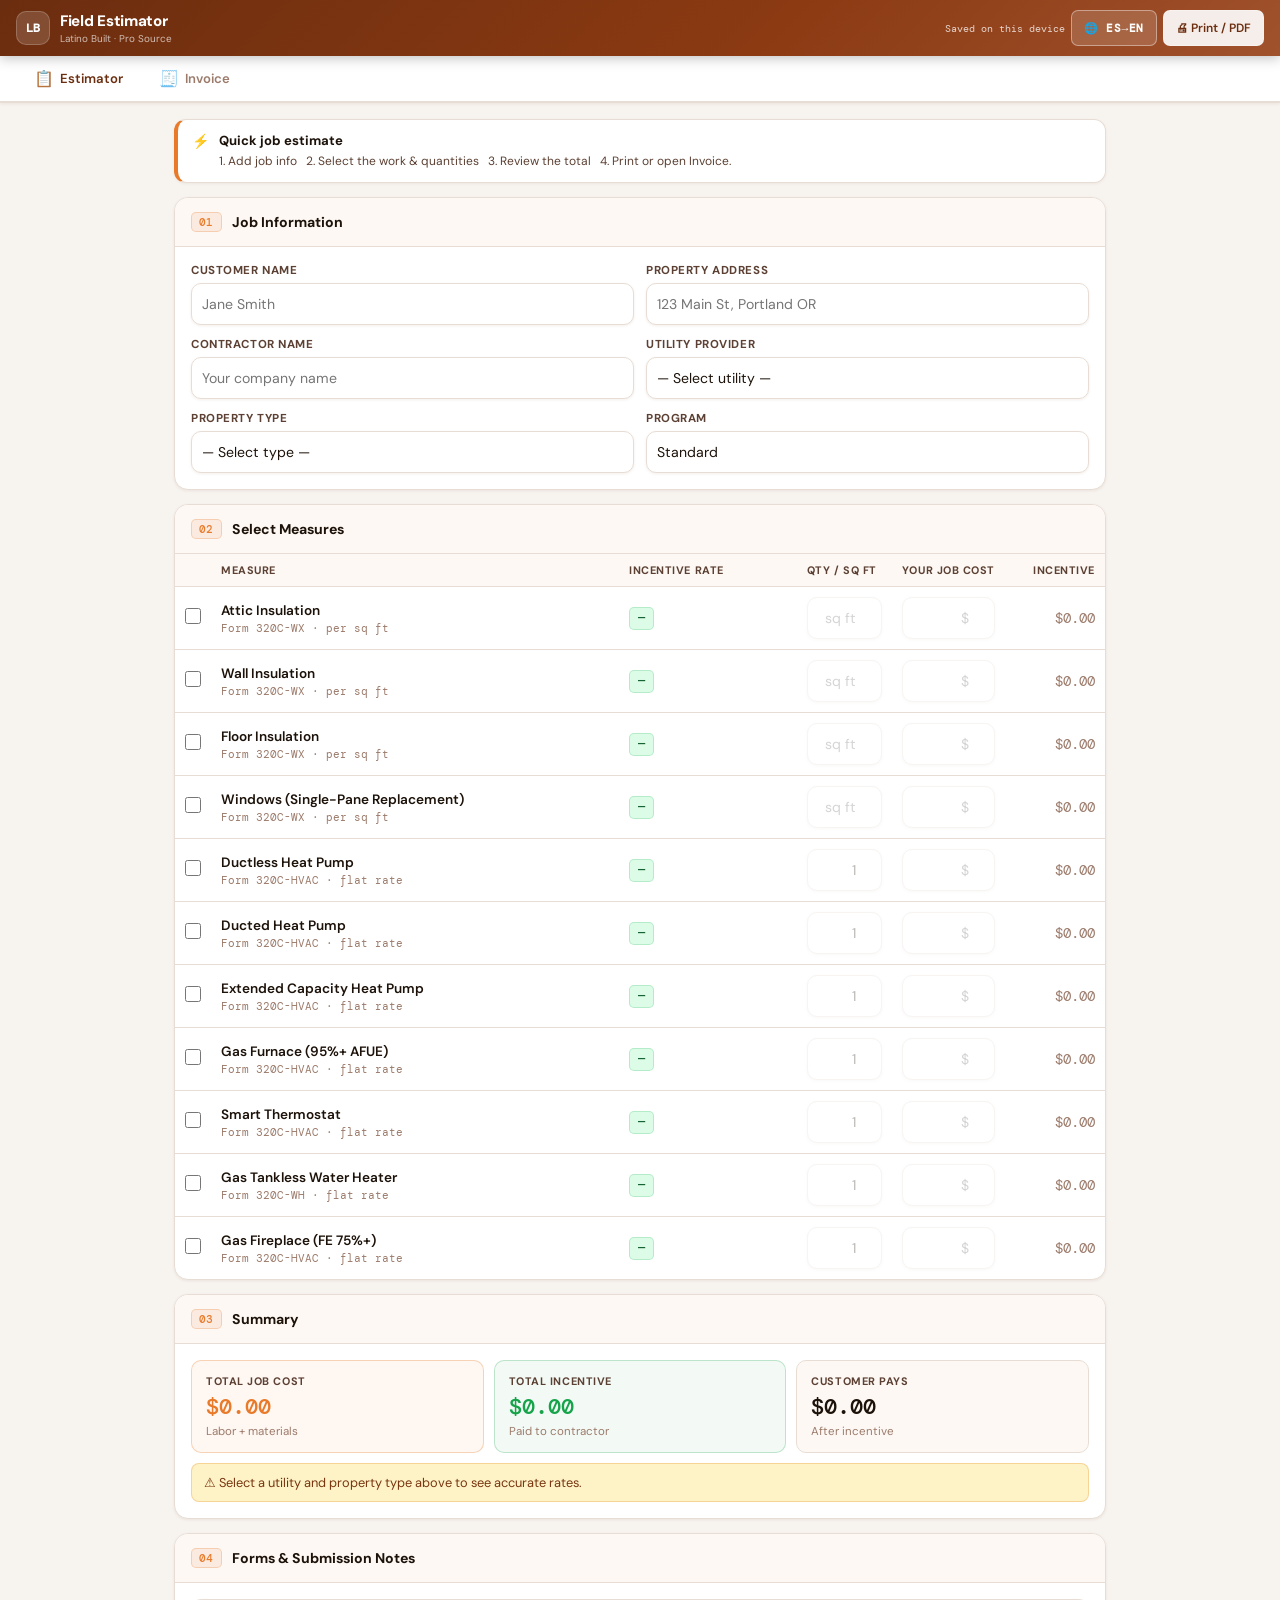
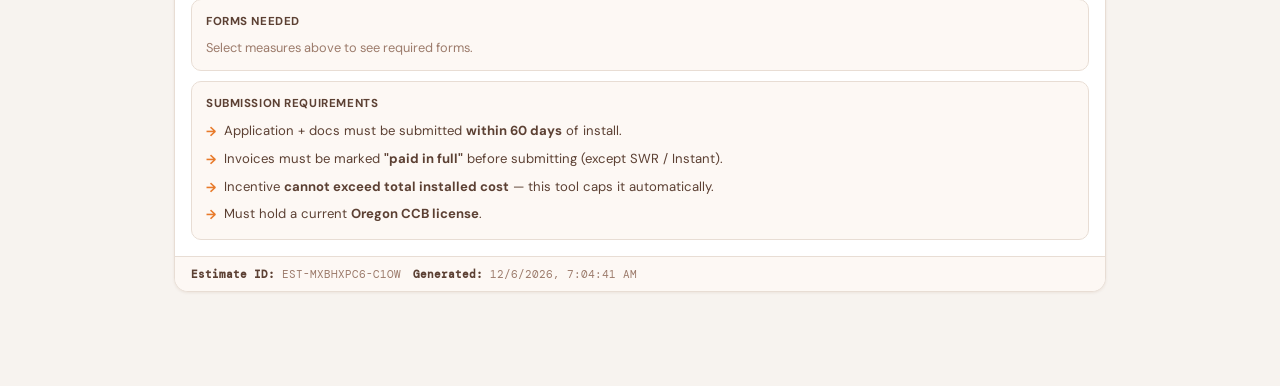
==== index.html @ 07cd6f8d "Remove wrapper and load Field Estimator directly" ====
<!DOCTYPE html>
<html lang="en">
<head><meta charset="UTF-8"><meta name="viewport" content="width=device-width,initial-scale=1"><title>Field Estimator · Latino Built</title></head>
<body style="margin:0;background:#F7F3EF;font-family:Arial,sans-serif">
<div id="loading" style="padding:24px;color:#5C4033">Loading Field Estimator…</div>
<script>
fetch('tool.html?v=3').then(r=>{if(!r.ok)throw new Error('load');return r.text()}).then(html=>{
  html=html.replace('</head>','<link rel="stylesheet" href="enhance.css?v=3"></head>');
  html=html.replace('</body>','<scr'+'ipt src="enhance.js?v=3"></scr'+'ipt></body>');
  document.open();document.write(html);document.close();
}).catch(()=>{document.getElementById('loading').innerHTML='<strong>Unable to load the estimator.</strong><br>Please refresh the page.'});
</script>
</body>
</html>
---- enhance.css ----
:root{--brand:#6B2D0F;--brand-mid:#8B3A12;--brand-light:#A0522D;--accent:#E87A2A;--bg:#F7F3EF;--surface:#FFF;--surface2:#FDF8F4;--border:#E8DDD4;--border-dark:#D4C4B0;--text:#1C1209;--text2:#5C4033;--text3:#9C7B6B}
.topbar{min-height:56px;height:56px;padding-left:16px;padding-right:16px;box-shadow:0 2px 12px rgba(0,0,0,.25)}
.topbar-icon{display:flex;align-items:center;justify-content:center;color:#fff;font-family:'DM Mono',monospace;font-size:.72rem;font-weight:700;letter-spacing:.02em;border:1px solid rgba(255,255,255,.2)}
.topbar-title{font-family:'DM Sans',sans-serif!important;font-size:.95rem!important;font-weight:800!important;letter-spacing:-.02em!important}
.topbar-sub{font-size:.62rem!important;opacity:.68!important}
.nav-tabs{top:56px;overflow-x:auto;-webkit-overflow-scrolling:touch;scrollbar-width:none}.nav-tabs::-webkit-scrollbar{display:none}
.main{max-width:960px;padding-top:16px}
.card{border-radius:14px;box-shadow:0 1px 3px rgba(107,45,15,.08)}
.card-header{padding:14px 16px}.card-body{padding:16px}
.lb-quickstart{display:flex;align-items:flex-start;gap:10px;background:#fff;border:1.5px solid var(--border);border-left:4px solid var(--accent);border-radius:12px;padding:12px 14px;margin-bottom:14px;box-shadow:0 1px 3px rgba(107,45,15,.06)}
.lb-quickstart strong{display:block;font-size:.82rem;color:var(--text);margin-bottom:2px}.lb-quickstart span{font-size:.75rem;line-height:1.45;color:var(--text2)}
.lb-save{font-family:'DM Mono',monospace;font-size:.62rem;color:rgba(255,255,255,.78);white-space:nowrap}
input[type=text],input[type=number],input[type=email],select,textarea{min-height:42px;background:#fff}
.btn-tb{min-height:36px}
.source-note{color:var(--text3)}
@media(max-width:640px){
 .topbar{padding-left:10px;padding-right:10px}.topbar-icon{width:34px;height:34px}.topbar-actions{gap:5px}.lb-save{display:none}
 .nav-tabs{padding:0 8px}.nav-tab{padding:11px 13px;font-size:.78rem}
 .main{padding:14px 10px 80px}.card{margin-bottom:10px}.card-body{padding:14px 12px}.card-header{padding:12px}
 input[type=text],input[type=number],input[type=email],select,textarea{font-size:16px!important;min-height:46px}
 .totals-grid{gap:7px}.tc{padding:11px}.tc-val{font-size:1.15rem}
 .lb-quickstart{padding:10px 12px;margin-bottom:10px}
}
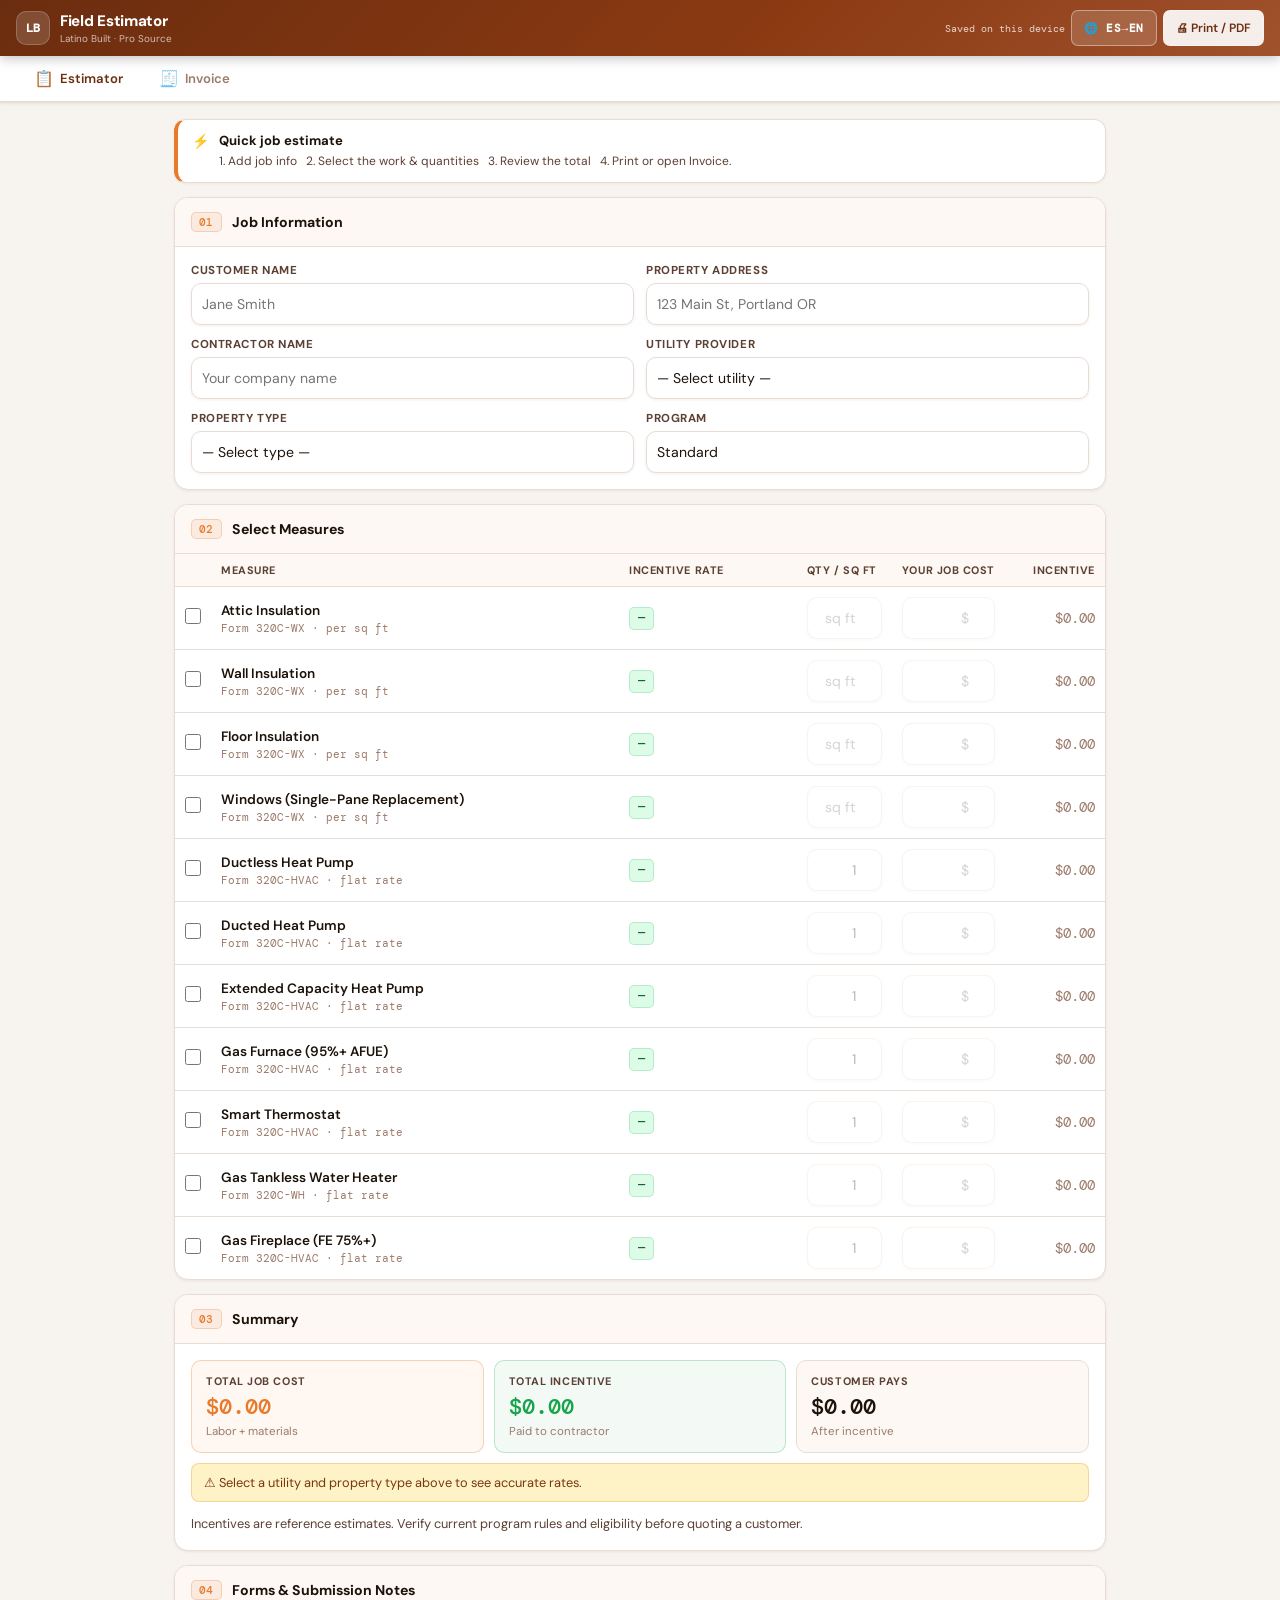
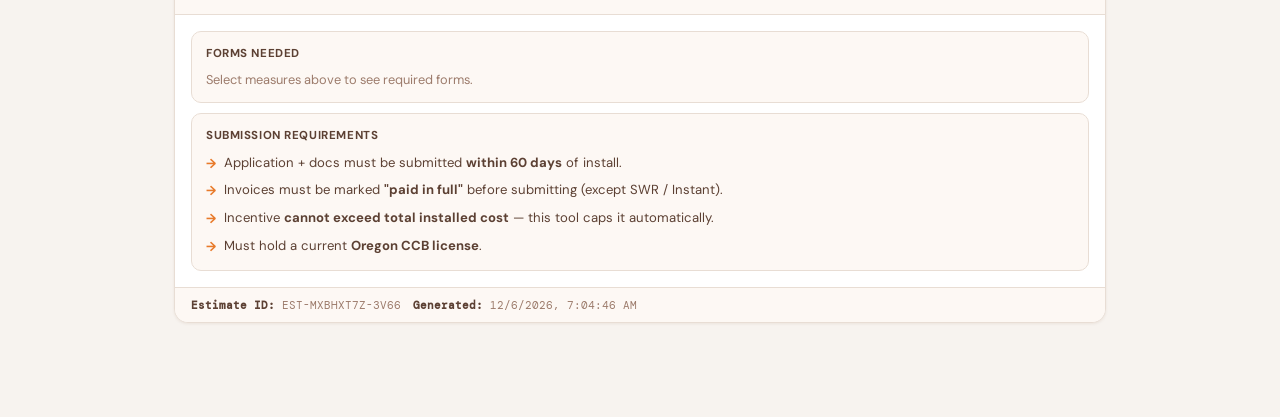
==== commit 0f113871: "Serve standalone tool directly without runtime HTML loading" ====
--- a/index.html
+++ b/index.html
@@ -1,14 +1,945 @@
 <!DOCTYPE html>
 <html lang="en">
-<head><meta charset="UTF-8"><meta name="viewport" content="width=device-width,initial-scale=1"><title>Field Estimator · Latino Built</title></head>
-<body style="margin:0;background:#F7F3EF;font-family:Arial,sans-serif">
-<div id="loading" style="padding:24px;color:#5C4033">Loading Field Estimator…</div>
+<head>
+<meta charset="UTF-8">
+<meta name="viewport" content="width=device-width, initial-scale=1.0, viewport-fit=cover">
+<title>Job Estimator / Estimador de Trabajo</title>
+<link href="https://fonts.googleapis.com/css2?family=DM+Sans:wght@400;500;600;700;800&family=DM+Mono:wght@400;500&display=swap" rel="stylesheet">
+<style>
+  :root {
+    --brand: #6B2D0F; --brand-mid: #8B3A12; --brand-light: #A0522D;
+    --accent: #E87A2A; --bg: #F7F3EF; --surface: #FFFFFF; --surface2: #FDF8F4;
+    --border: #E8DDD4; --text: #1C1209; --text2: #5C4033; --text3: #9C7B6B;
+    --green: #16A34A; --green-bg: #DCFCE7; --green-dark: #166534;
+    --red: #DC2626; --red-bg: #FEE2E2; --red-dark: #991B1B;
+    --yellow-bg: #FEF3C7; --blue: #1D4ED8; --blue-bg: #DBEAFE;
+    --sh-sm: 0 1px 3px rgba(107,45,15,.08); --sh: 0 4px 12px rgba(107,45,15,.12);
+    --r: 10px; --rl: 14px; --font: 'DM Sans', sans-serif; --mono: 'DM Mono', monospace;
+  }
+  * { box-sizing: border-box; margin: 0; padding: 0; }
+  body { font-family: var(--font); background: var(--bg); color: var(--text); min-height: 100vh; font-size: 14px; -webkit-font-smoothing: antialiased; }
+
+  /* TOPBAR */
+  .topbar {
+    background: linear-gradient(135deg, var(--brand) 0%, var(--brand-mid) 60%, var(--brand-light) 100%);
+    color: #fff; padding: 0 16px; padding-top: env(safe-area-inset-top);
+    display: flex; align-items: center; gap: 10px; height: 56px;
+    position: sticky; top: 0; z-index: 100; box-shadow: var(--sh);
+  }
+  .topbar-icon { width: 34px; height: 34px; background: rgba(255,255,255,.15); border-radius: 10px; flex-shrink: 0; }
+  .topbar-title { font-family: var(--mono); font-size: .9rem; font-weight: 500; letter-spacing: .04em; }
+  .topbar-sub { font-size: .62rem; opacity: .65; margin-top: 1px; }
+  .topbar-actions { margin-left: auto; display: flex; gap: 6px; align-items: center; }
+  .btn-tb { font-family: var(--font); font-size: .75rem; font-weight: 600; padding: 6px 12px; border-radius: 7px; border: 1.5px solid rgba(255,255,255,.3); background: rgba(255,255,255,.9); color: var(--brand); cursor: pointer; transition: all .15s; white-space: nowrap; }
+  .btn-tb:hover { background: #fff; }
+  .btn-tb.lang { background: rgba(255,255,255,.15); color: #fff; border-color: rgba(255,255,255,.4); font-family: var(--mono); font-size: .7rem; letter-spacing: .05em; }
+  .btn-tb.lang:hover { background: rgba(255,255,255,.25); }
+
+  /* NAV TABS */
+  .nav-tabs { background: var(--surface); border-bottom: 2px solid var(--border); display: flex; padding: 0 16px; gap: 0; position: sticky; top: 56px; z-index: 90; box-shadow: var(--sh-sm); }
+  .nav-tab { font-size: .82rem; font-weight: 600; padding: 12px 18px; color: var(--text3); cursor: pointer; border-bottom: 2.5px solid transparent; margin-bottom: -2px; transition: all .15s; white-space: nowrap; display: flex; align-items: center; gap: 6px; }
+  .nav-tab:hover { color: var(--text2); }
+  .nav-tab.active { color: var(--brand); border-bottom-color: var(--accent); }
+  .nav-tab .tab-icon { font-size: 1rem; }
+
+  /* SCREENS */
+  .screen { display: none; }
+  .screen.active { display: block; }
+
+  /* LAYOUT */
+  .main { max-width: 880px; margin: 0 auto; padding: 20px 14px 80px; }
+
+  /* CARD */
+  .card { background: var(--surface); border: 1.5px solid var(--border); border-radius: var(--rl); margin-bottom: 14px; box-shadow: var(--sh-sm); overflow: hidden; }
+  .card-header { padding: 13px 16px; border-bottom: 1.5px solid var(--border); display: flex; align-items: center; gap: 10px; background: var(--surface2); }
+  .card-num { font-family: var(--mono); font-size: .68rem; font-weight: 500; color: var(--accent); background: rgba(232,122,42,.1); border: 1px solid rgba(232,122,42,.25); padding: 2px 7px; border-radius: 5px; letter-spacing: .04em; }
+  .card-title { font-size: .88rem; font-weight: 700; color: var(--text); }
+  .card-body { padding: 16px; }
+
+  /* FORM */
+  .form-grid { display: grid; grid-template-columns: 1fr 1fr; gap: 12px; }
+  @media(max-width:560px){ .form-grid { grid-template-columns: 1fr; } }
+  .fg { display: flex; flex-direction: column; gap: 5px; }
+  label { font-size: .72rem; font-weight: 700; color: var(--text2); text-transform: uppercase; letter-spacing: .05em; }
+  input[type=text], input[type=number], input[type=email], select, textarea {
+    background: var(--bg); border: 1.5px solid var(--border); border-radius: var(--r);
+    color: var(--text); font-family: var(--font); font-size: .88rem; padding: 8px 10px;
+    width: 100%; transition: border-color .15s; -webkit-appearance: none; box-shadow: var(--sh-sm);
+  }
+  textarea { resize: vertical; min-height: 70px; }
+  input:focus, select:focus, textarea:focus { outline: none; border-color: var(--accent); box-shadow: 0 0 0 3px rgba(232,122,42,.12); }
+
+  /* MEASURES TABLE */
+  .tbl-wrap { overflow-x: auto; }
+  table { width: 100%; border-collapse: collapse; min-width: 540px; }
+  thead tr { border-bottom: 1.5px solid var(--border); background: var(--surface2); }
+  th { font-size: .68rem; font-weight: 700; color: var(--text2); text-transform: uppercase; letter-spacing: .05em; padding: 9px 10px; text-align: left; white-space: nowrap; }
+  .mrow { border-bottom: 1px solid var(--border); transition: background .1s; }
+  .mrow:last-child { border-bottom: none; }
+  .mrow:hover { background: var(--surface2); }
+  .mrow.active { background: rgba(232,122,42,.04); }
+  .mrow td { padding: 10px; vertical-align: middle; }
+  .mcheck { width: 16px; height: 16px; accent-color: var(--accent); cursor: pointer; }
+  .mname { font-size: .85rem; font-weight: 600; color: var(--text); }
+  .msub { font-family: var(--mono); font-size: .68rem; color: var(--text3); margin-top: 2px; }
+  .rbadge { display: inline-block; font-family: var(--mono); font-size: .72rem; font-weight: 500; color: var(--green-dark); background: var(--green-bg); border: 1px solid rgba(22,163,74,.2); padding: 3px 8px; border-radius: 5px; white-space: nowrap; }
+  .rbadge.flat { color: var(--brand); background: rgba(107,45,15,.07); border-color: rgba(107,45,15,.18); }
+  .rbadge.ineligible { color: var(--red); background: var(--red-bg); border-color: rgba(220,38,38,.2); }
+  .minput { background: var(--bg); border: 1.5px solid var(--border); border-radius: 7px; color: var(--text); font-family: var(--mono); font-size: .78rem; padding: 5px 8px; width: 90px; text-align: right; transition: border-color .15s; }
+  .minput:focus { outline: none; border-color: var(--accent); }
+  .minput:disabled { opacity: .3; cursor: not-allowed; }
+  .minc { font-family: var(--mono); font-size: .85rem; font-weight: 600; color: var(--green); text-align: right; white-space: nowrap; }
+  .minc.zero { color: var(--text3); font-weight: 400; }
+  .warn-tag { display: inline-block; font-size: .65rem; font-weight: 700; color: var(--red-dark); background: var(--red-bg); border: 1px solid rgba(220,38,38,.2); padding: 2px 6px; border-radius: 4px; margin-top: 3px; }
+
+  /* TOTALS */
+  .totals-grid { display: grid; grid-template-columns: repeat(3,1fr); gap: 10px; }
+  @media(max-width:500px){ .totals-grid { grid-template-columns: 1fr 1fr; } }
+  .tc { background: var(--surface2); border: 1.5px solid var(--border); border-radius: var(--r); padding: 13px 14px; }
+  .tc.orange { background: rgba(232,122,42,.06); border-color: rgba(232,122,42,.3); }
+  .tc.green { background: rgba(22,163,74,.05); border-color: rgba(22,163,74,.25); }
+  .tc-label { font-size: .68rem; font-weight: 700; color: var(--text2); text-transform: uppercase; letter-spacing: .05em; margin-bottom: 5px; }
+  .tc-val { font-family: var(--mono); font-size: 1.35rem; font-weight: 500; color: var(--text); }
+  .tc-val.orange { color: var(--accent); }
+  .tc-val.green { color: var(--green); }
+  .tc-sub { font-size: .72rem; color: var(--text3); margin-top: 3px; }
+
+  /* DOCS */
+  .doc-box { background: var(--surface2); border: 1.5px solid var(--border); border-radius: var(--r); padding: 14px; margin-bottom: 10px; }
+  .doc-box:last-child { margin-bottom: 0; }
+  .doc-title { font-size: .72rem; font-weight: 700; color: var(--text2); text-transform: uppercase; letter-spacing: .05em; margin-bottom: 10px; }
+  .doc-list { list-style: none; display: flex; flex-direction: column; gap: 7px; }
+  .doc-list li { display: flex; align-items: flex-start; gap: 8px; font-size: .82rem; color: var(--text2); line-height: 1.5; }
+  .doc-list li::before { content: '→'; color: var(--accent); flex-shrink: 0; font-weight: 700; margin-top: 1px; }
+  .pills { display: flex; flex-wrap: wrap; gap: 6px; }
+  .pill { font-family: var(--mono); font-size: .72rem; background: var(--surface); border: 1.5px solid var(--border); color: var(--text3); padding: 3px 10px; border-radius: 5px; }
+  .pill.on { background: rgba(107,45,15,.07); border-color: rgba(107,45,15,.25); color: var(--brand); font-weight: 600; }
+  .meta-row { display: flex; flex-wrap: wrap; gap: 12px; padding: 10px 16px; border-top: 1.5px solid var(--border); background: var(--surface2); font-family: var(--mono); font-size: .7rem; color: var(--text3); }
+  .meta-row b { color: var(--text2); }
+  .alert { padding: 10px 12px; border-radius: 8px; font-size: .8rem; margin-top: 10px; }
+  .alert.warn { background: var(--yellow-bg); border: 1px solid rgba(217,119,6,.25); color: #78350f; }
+  .source-note { font-size: .72rem; color: var(--text3); padding: 8px 16px; border-top: 1px solid var(--border); text-align: right; }
+
+  /* ── INVOICE SCREEN ── */
+  .inv-header-grid { display: grid; grid-template-columns: 1fr 1fr; gap: 12px; }
+  @media(max-width:560px){ .inv-header-grid { grid-template-columns: 1fr; } }
+
+  /* Line items table */
+  .line-table { width: 100%; border-collapse: collapse; }
+  .line-table thead tr { background: var(--surface2); border-bottom: 1.5px solid var(--border); }
+  .line-table th { font-size: .68rem; font-weight: 700; color: var(--text2); text-transform: uppercase; letter-spacing: .05em; padding: 8px 10px; text-align: left; white-space: nowrap; }
+  .line-table th:last-child { text-align: right; }
+  .line-table td { padding: 7px 10px; vertical-align: middle; border-bottom: 1px solid var(--border); }
+  .line-table tr:last-child td { border-bottom: none; }
+  .line-table input { background: transparent; border: none; font-family: var(--font); font-size: .85rem; color: var(--text); padding: 2px 4px; width: 100%; }
+  .line-table input:focus { outline: none; background: var(--bg); border-radius: 5px; }
+  .line-table input.right { text-align: right; font-family: var(--mono); }
+  .line-table .line-total { font-family: var(--mono); font-size: .85rem; font-weight: 600; color: var(--text); text-align: right; white-space: nowrap; }
+  .line-table .line-total.zero { color: var(--text3); }
+  .line-del { background: none; border: none; color: var(--text3); cursor: pointer; font-size: 1rem; padding: 2px 6px; border-radius: 5px; transition: all .15s; }
+  .line-del:hover { background: var(--red-bg); color: var(--red); }
+  .btn-add-line { font-family: var(--font); font-size: .78rem; font-weight: 600; color: var(--brand); background: rgba(107,45,15,.06); border: 1.5px dashed rgba(107,45,15,.25); border-radius: 8px; padding: 8px 14px; cursor: pointer; transition: all .15s; width: 100%; margin-top: 10px; }
+  .btn-add-line:hover { background: rgba(107,45,15,.1); }
+
+  /* Invoice totals */
+  .inv-totals { margin-top: 14px; display: flex; flex-direction: column; gap: 6px; align-items: flex-end; }
+  .inv-total-row { display: flex; gap: 16px; align-items: baseline; font-size: .85rem; }
+  .inv-total-row .lbl { color: var(--text3); min-width: 130px; text-align: right; }
+  .inv-total-row .val { font-family: var(--mono); font-size: .9rem; color: var(--text); min-width: 90px; text-align: right; }
+  .inv-total-row.grand .lbl { color: var(--text2); font-weight: 700; font-size: .9rem; }
+  .inv-total-row.grand .val { color: var(--brand); font-size: 1.15rem; font-weight: 600; }
+  .inv-divider { width: 240px; height: 1.5px; background: var(--border); margin: 4px 0; align-self: flex-end; }
+
+  /* Invoice summary cards */
+  .inv-summary { display: grid; grid-template-columns: repeat(4,1fr); gap: 10px; margin-bottom: 14px; }
+  @media(max-width:600px){ .inv-summary { grid-template-columns: 1fr 1fr; } }
+
+  /* Discount/deposit inputs */
+  .inv-adj-row { display: flex; align-items: center; gap: 10px; margin-top: 6px; flex-wrap: wrap; }
+  .inv-adj-row label { font-size: .72rem; font-weight: 700; color: var(--text2); text-transform: uppercase; letter-spacing: .05em; white-space: nowrap; margin: 0; }
+  .inv-adj-row input { width: 110px; flex-shrink: 0; }
+  .inv-adj-row select { width: auto; flex-shrink: 0; }
+
+  /* Status badge */
+  .status-badge { display: inline-flex; align-items: center; gap: 5px; font-size: .72rem; font-weight: 700; padding: 3px 10px; border-radius: 20px; text-transform: uppercase; letter-spacing: .04em; }
+  .status-badge.paid { background: var(--green-bg); color: var(--green-dark); border: 1px solid rgba(22,163,74,.2); }
+  .status-badge.unpaid { background: var(--red-bg); color: var(--red-dark); border: 1px solid rgba(220,38,38,.2); }
+  .status-badge.partial { background: var(--yellow-bg); color: #78350f; border: 1px solid rgba(217,119,6,.25); }
+
+  /* Notes */
+  .inv-notes { font-size: .82rem; color: var(--text2); line-height: 1.6; }
+
+  /* Action buttons */
+  .action-bar { display: flex; gap: 8px; flex-wrap: wrap; padding: 14px 16px; border-top: 1.5px solid var(--border); background: var(--surface2); }
+  .btn-action { font-family: var(--font); font-size: .78rem; font-weight: 600; padding: 8px 16px; border-radius: 8px; border: 1.5px solid var(--border); background: var(--surface); color: var(--text2); cursor: pointer; transition: all .15s; display: flex; align-items: center; gap: 6px; }
+  .btn-action:hover { background: var(--bg); border-color: var(--text3); }
+  .btn-action.primary { background: var(--brand); color: #fff; border-color: var(--brand); }
+  .btn-action.primary:hover { background: var(--brand-mid); }
+  .btn-action.green { background: var(--green); color: #fff; border-color: var(--green); }
+  .btn-action.green:hover { background: #15803d; }
+
+  /* Category tag for line items */
+  .cat-tag { font-family: var(--mono); font-size: .65rem; padding: 2px 6px; border-radius: 4px; background: var(--surface2); border: 1px solid var(--border); color: var(--text3); }
+  .cat-tag.labor { background: rgba(29,78,216,.07); border-color: rgba(29,78,216,.2); color: var(--blue); }
+  .cat-tag.material { background: rgba(232,122,42,.07); border-color: rgba(232,122,42,.2); color: #92400e; }
+  .cat-tag.incentive { background: var(--green-bg); border-color: rgba(22,163,74,.2); color: var(--green-dark); }
+
+  /* Import from estimator banner */
+  .import-banner { background: rgba(232,122,42,.06); border: 1.5px solid rgba(232,122,42,.25); border-radius: var(--r); padding: 11px 14px; display: flex; align-items: center; gap: 10px; margin-bottom: 14px; }
+  .import-banner-text { font-size: .82rem; color: var(--text2); flex: 1; }
+  .import-banner-text b { color: var(--brand); }
+  .btn-import { font-family: var(--font); font-size: .75rem; font-weight: 700; padding: 6px 14px; border-radius: 7px; border: none; background: var(--accent); color: #fff; cursor: pointer; white-space: nowrap; transition: all .15s; }
+  .btn-import:hover { background: #d46820; }
+
+  @media print {
+    .no-print { display: none !important; }
+    .nav-tabs { display: none !important; }
+    body { background: #fff; }
+    .card { box-shadow: none; border: 1px solid #ddd; }
+    .main { padding: 0; max-width: 100%; }
+    .screen { display: block !important; }
+    .screen:not(.print-target) { display: none !important; }
+  }
+</style>
+<link rel="stylesheet" href="enhance.css?v=4"></head>
+<body>
+
+<div class="topbar">
+  <div class="topbar-icon"></div>
+  <div>
+    <div class="topbar-title" id="tb-title">JOB ESTIMATOR</div>
+    <div class="topbar-sub" id="tb-sub"></div>
+  </div>
+  <div class="topbar-actions no-print">
+    <button class="btn-tb lang" id="langBtn" onclick="toggleLang()">🌐 ES→EN</button>
+    <button class="btn-tb" onclick="doPrint()">🖨 <span data-en="Print / PDF" data-es="Imprimir / PDF">Print / PDF</span></button>
+  </div>
+</div>
+
+<div class="nav-tabs no-print">
+  <div class="nav-tab active" id="tab-est" onclick="showTab('estimator')">
+    <span class="tab-icon">📋</span>
+    <span data-en="Estimator" data-es="Estimador">Estimator</span>
+  </div>
+  <div class="nav-tab" id="tab-inv" onclick="showTab('invoice')">
+    <span class="tab-icon">🧾</span>
+    <span data-en="Invoice" data-es="Factura">Invoice</span>
+  </div>
+</div>
+
+<!-- ════════════════════════════════════════════
+     SCREEN 1 — ESTIMATOR
+════════════════════════════════════════════ -->
+<div class="screen active" id="screen-estimator">
+<div class="main">
+
+  <!-- 01 JOB INFO -->
+  <div class="card">
+    <div class="card-header"><span class="card-num">01</span><span class="card-title" data-en="Job Information" data-es="Información del Trabajo">Job Information</span></div>
+    <div class="card-body">
+      <div class="form-grid">
+        <div class="fg"><label data-en="Customer Name" data-es="Nombre del Cliente">Customer Name</label><input type="text" id="custName" data-ph-en="Jane Smith" data-ph-es="Juan García" placeholder="Jane Smith"></div>
+        <div class="fg"><label data-en="Property Address" data-es="Dirección de la Propiedad">Property Address</label><input type="text" id="custAddr" data-ph-en="123 Main St, Portland OR" data-ph-es="123 Calle Principal, Portland OR" placeholder="123 Main St, Portland OR"></div>
+        <div class="fg"><label data-en="Contractor Name" data-es="Nombre del Contratista">Contractor Name</label><input type="text" id="contractor" data-ph-en="Your company name" data-ph-es="Nombre de su empresa" placeholder="Your company name"></div>
+        <div class="fg">
+          <label data-en="Utility Provider" data-es="Proveedor de Servicios">Utility Provider</label>
+          <select id="utility" onchange="update()">
+            <option value="" data-en="— Select utility —" data-es="— Seleccione proveedor —">— Select utility —</option>
+            <option value="PGE">Portland General Electric (PGE)</option>
+            <option value="PacPower">Pacific Power</option>
+            <option value="NWNatural">NW Natural</option>
+            <option value="Cascade">Cascade Natural Gas</option>
+            <option value="Avista">Avista</option>
+          </select>
+        </div>
+        <div class="fg">
+          <label data-en="Property Type" data-es="Tipo de Propiedad">Property Type</label>
+          <select id="propType" onchange="update()">
+            <option value="" data-en="— Select type —" data-es="— Seleccione tipo —">— Select type —</option>
+            <option value="sfOwner" data-en="Single-Family — Owner-Occupied" data-es="Unifamiliar — Dueño Habita">Single-Family — Owner-Occupied</option>
+            <option value="sfRental" data-en="Single-Family — Rental" data-es="Unifamiliar — Renta">Single-Family — Rental</option>
+            <option value="attached" data-en="Attached (duplex / triplex / townhome)" data-es="Adjunto (dúplex / tríplex / townhome)">Attached (duplex / triplex / townhome)</option>
+            <option value="manufactured" data-en="Manufactured Home" data-es="Casa Manufacturada">Manufactured Home</option>
+          </select>
+        </div>
+        <div class="fg">
+          <label data-en="Program" data-es="Programa">Program</label>
+          <select id="program" onchange="update()">
+            <option value="standard" data-en="Standard" data-es="Estándar">Standard</option>
+            <option value="swr" data-en="Savings Within Reach (SWR)" data-es="Ahorros al Alcance (SWR)">Savings Within Reach (SWR)</option>
+            <option value="instant" data-en="Instant Incentive" data-es="Incentivo Instantáneo">Instant Incentive</option>
+          </select>
+        </div>
+      </div>
+    </div>
+  </div>
+
+  <!-- 02 MEASURES -->
+  <div class="card">
+    <div class="card-header"><span class="card-num">02</span><span class="card-title" data-en="Select Measures" data-es="Seleccionar Medidas">Select Measures</span></div>
+    <div class="tbl-wrap">
+      <table>
+        <thead>
+          <tr>
+            <th style="width:32px"></th>
+            <th data-en="Measure" data-es="Medida">Measure</th>
+            <th data-en="Incentive Rate" data-es="Tasa de Incentivo">Incentive Rate</th>
+            <th style="width:95px" data-en="Qty / Sq Ft" data-es="Cant / Pie²">Qty / Sq Ft</th>
+            <th style="width:105px" data-en="Your Job Cost" data-es="Costo del Trabajo">Your Job Cost</th>
+            <th style="width:100px;text-align:right" data-en="Incentive" data-es="Incentivo">Incentive</th>
+          </tr>
+        </thead>
+        <tbody id="measuresBody"></tbody>
+      </table>
+    </div>
+  </div>
+
+  <!-- 03 TOTALS -->
+  <div class="card">
+    <div class="card-header"><span class="card-num">03</span><span class="card-title" data-en="Summary" data-es="Resumen">Summary</span></div>
+    <div class="card-body">
+      <div class="totals-grid">
+        <div class="tc orange">
+          <div class="tc-label" data-en="Total Job Cost" data-es="Costo Total del Trabajo">Total Job Cost</div>
+          <div class="tc-val orange" id="totalCost">$0.00</div>
+          <div class="tc-sub" data-en="Labor + materials" data-es="Mano de obra + materiales">Labor + materials</div>
+        </div>
+        <div class="tc green">
+          <div class="tc-label" data-en="Total Incentive" data-es="Incentivo Total">Total Incentive</div>
+          <div class="tc-val green" id="totalInc">$0.00</div>
+          <div class="tc-sub" data-en="Paid to contractor" data-es="Pagado al contratista">Paid to contractor</div>
+        </div>
+        <div class="tc">
+          <div class="tc-label" data-en="Customer Pays" data-es="Cliente Paga">Customer Pays</div>
+          <div class="tc-val" id="netCost">$0.00</div>
+          <div class="tc-sub" data-en="After incentive" data-es="Después del incentivo">After incentive</div>
+        </div>
+      </div>
+      <div id="alertZone"></div>
+    </div>
+  </div>
+
+  <!-- 04 FORMS -->
+  <div class="card">
+    <div class="card-header"><span class="card-num">04</span><span class="card-title" data-en="Forms &amp; Submission Notes" data-es="Formularios y Notas de Envío">Forms &amp; Submission Notes</span></div>
+    <div class="card-body">
+      <div class="doc-box">
+        <div class="doc-title" data-en="Forms Needed" data-es="Formularios Necesarios">Forms Needed</div>
+        <div class="pills" id="formsNeeded"><span id="formsPlaceholder" style="color:var(--text3);font-size:.8rem;" data-en="Select measures above to see required forms." data-es="Seleccione medidas arriba para ver los formularios necesarios.">Select measures above to see required forms.</span></div>
+      </div>
+      <div class="doc-box">
+        <div class="doc-title" data-en="Submission Requirements" data-es="Requisitos de Envío">Submission Requirements</div>
+        <ul class="doc-list">
+          <li><span data-en="Application + docs must be submitted <b>within 60 days</b> of install." data-es="La solicitud + documentos deben enviarse <b>dentro de 60 días</b> de la instalación.">Application + docs must be submitted <b>within 60 days</b> of install.</span></li>
+          <li><span data-en='Invoices must be marked <b>"paid in full"</b> before submitting (except SWR / Instant).' data-es='Las facturas deben marcarse como <b>"pagadas en su totalidad"</b> antes de enviar (excepto SWR / Instantáneo).'>Invoices must be marked <b>"paid in full"</b> before submitting (except SWR / Instant).</span></li>
+          <li><span data-en="Incentive <b>cannot exceed total installed cost</b> — this tool caps it automatically." data-es="El incentivo <b>no puede exceder el costo total instalado</b> — esta herramienta lo limita automáticamente.">Incentive <b>cannot exceed total installed cost</b> — this tool caps it automatically.</span></li>
+          <li><span data-en="Must hold a current <b>Oregon CCB license</b>." data-es="Debe tener una <b>licencia CCB de Oregon</b> vigente.">Must hold a current <b>Oregon CCB license</b>.</span></li>
+        </ul>
+      </div>
+    </div>
+    <div class="meta-row">
+      <span><b data-en="Estimate ID:" data-es="ID de Estimado:">Estimate ID:</b> <span id="estimateId">—</span></span>
+      <span><b data-en="Generated:" data-es="Generado:">Generated:</b> <span id="timestamp">—</span></span>
+    </div>
+  </div>
+
+</div>
+</div><!-- end screen-estimator -->
+
+
+<!-- ════════════════════════════════════════════
+     SCREEN 2 — INVOICE
+════════════════════════════════════════════ -->
+<div class="screen" id="screen-invoice">
+<div class="main">
+
+  <!-- import banner -->
+  <div class="import-banner no-print">
+    <div>📋</div>
+    <div class="import-banner-text"><b data-en="Tip:" data-es="Consejo:">Tip:</b> <span data-en="You can auto-fill this invoice from your Estimator entries." data-es="Puede llenar automáticamente esta factura desde su Estimador.">You can auto-fill this invoice from your Estimator entries.</span></div>
+    <button class="btn-import" onclick="importFromEstimator()" data-en="Import from Estimator" data-es="Importar del Estimador">Import from Estimator</button>
+  </div>
+
+  <!-- Summary cards -->
+  <div class="inv-summary">
+    <div class="tc orange">
+      <div class="tc-label" data-en="Subtotal" data-es="Subtotal">Subtotal</div>
+      <div class="tc-val orange" id="inv-subtotal">$0.00</div>
+    </div>
+    <div class="tc">
+      <div class="tc-label" data-en="Tax" data-es="Impuesto">Tax</div>
+      <div class="tc-val" id="inv-tax-disp">$0.00</div>
+    </div>
+    <div class="tc green">
+      <div class="tc-label" data-en="Incentive Credit" data-es="Crédito de Incentivo">Incentive Credit</div>
+      <div class="tc-val green" id="inv-credit-disp">$0.00</div>
+    </div>
+    <div class="tc" style="border-color: var(--brand); background: rgba(107,45,15,.04);">
+      <div class="tc-label" data-en="Total Due" data-es="Total a Pagar">Total Due</div>
+      <div class="tc-val" id="inv-grand" style="color:var(--brand)">$0.00</div>
+    </div>
+  </div>
+
+  <!-- A: Invoice Info -->
+  <div class="card">
+    <div class="card-header"><span class="card-num">A</span><span class="card-title" data-en="Invoice Details" data-es="Detalles de Factura">Invoice Details</span></div>
+    <div class="card-body">
+      <div class="inv-header-grid">
+        <div class="fg"><label data-en="Invoice #" data-es="Factura #">Invoice #</label><input type="text" id="inv-num" data-ph-en="INV-001" data-ph-es="FAC-001" placeholder="INV-001"></div>
+        <div class="fg"><label data-en="Invoice Date" data-es="Fecha de Factura">Invoice Date</label><input type="text" id="inv-date" placeholder=""></div>
+        <div class="fg"><label data-en="Customer Name" data-es="Nombre del Cliente">Customer Name</label><input type="text" id="inv-cust" data-ph-en="Jane Smith" data-ph-es="Juan García" placeholder="Jane Smith"></div>
+        <div class="fg"><label data-en="Property Address" data-es="Dirección de la Propiedad">Property Address</label><input type="text" id="inv-addr" data-ph-en="123 Main St, Portland OR" data-ph-es="123 Calle Principal, Portland OR" placeholder="123 Main St, Portland OR"></div>
+        <div class="fg"><label data-en="Contractor / Company" data-es="Contratista / Empresa">Contractor / Company</label><input type="text" id="inv-contractor" data-ph-en="Your company name" data-ph-es="Nombre de su empresa" placeholder="Your company name"></div>
+        <div class="fg"><label data-en="CCB License #" data-es="Licencia CCB #">CCB License #</label><input type="text" id="inv-ccb" placeholder="CCB-XXXXXX"></div>
+        <div class="fg"><label data-en="Contractor Phone" data-es="Teléfono del Contratista">Contractor Phone</label><input type="text" id="inv-phone" placeholder="(503) 555-0100"></div>
+        <div class="fg"><label data-en="Contractor Email" data-es="Correo del Contratista">Contractor Email</label><input type="email" id="inv-email" placeholder="you@company.com"></div>
+      </div>
+    </div>
+  </div>
+
+  <!-- B: Line Items -->
+  <div class="card">
+    <div class="card-header">
+      <span class="card-num">B</span>
+      <span class="card-title" data-en="Line Items" data-es="Artículos">Line Items</span>
+    </div>
+    <div class="card-body">
+      <div class="tbl-wrap">
+        <table class="line-table" id="lineTable">
+          <thead>
+            <tr>
+              <th data-en="Description" data-es="Descripción">Description</th>
+              <th data-en="Category" data-es="Categoría">Category</th>
+              <th style="width:70px" data-en="Qty" data-es="Cant.">Qty</th>
+              <th style="width:90px" data-en="Unit Price" data-es="Precio Unit.">Unit Price</th>
+              <th style="width:95px;text-align:right" data-en="Total" data-es="Total">Total</th>
+              <th style="width:30px"></th>
+            </tr>
+          </thead>
+          <tbody id="lineBody"></tbody>
+        </table>
+      </div>
+      <button class="btn-add-line" onclick="addLine()" id="addLineBtn" data-en="+ Add Line Item" data-es="+ Agregar Artículo">+ Add Line Item</button>
+    </div>
+  </div>
+
+  <!-- C: Adjustments & Totals -->
+  <div class="card">
+    <div class="card-header"><span class="card-num">C</span><span class="card-title" data-en="Adjustments &amp; Totals" data-es="Ajustes y Totales">Adjustments &amp; Totals</span></div>
+    <div class="card-body">
+      <div class="inv-adj-row">
+        <label data-en="Tax Rate:" data-es="Tasa de Impuesto:">Tax Rate:</label>
+        <input type="number" id="inv-tax-rate" value="0" min="0" max="30" step="0.1" style="width:80px" oninput="calcInvoice()">
+        <span style="font-size:.82rem;color:var(--text3)">%</span>
+        <label style="margin-left:14px" data-en="Discount:" data-es="Descuento:">Discount:</label>
+        <select id="inv-disc-type" onchange="calcInvoice()" style="width:auto;font-size:.8rem;">
+          <option value="flat" data-en="$ Fixed" data-es="$ Fijo">$ Fixed</option>
+          <option value="pct" data-en="% Percent" data-es="% Porcentaje">% Percent</option>
+        </select>
+        <input type="number" id="inv-disc-val" value="0" min="0" step="0.01" style="width:90px" oninput="calcInvoice()">
+        <label style="margin-left:14px" data-en="Deposit Paid:" data-es="Depósito Pagado:">Deposit Paid:</label>
+        <input type="number" id="inv-deposit" value="0" min="0" step="0.01" style="width:100px" oninput="calcInvoice()">
+      </div>
+
+      <div class="inv-totals">
+        <div class="inv-total-row">
+          <span class="lbl" data-en="Subtotal" data-es="Subtotal">Subtotal</span>
+          <span class="val" id="inv-sub2">$0.00</span>
+        </div>
+        <div class="inv-total-row">
+          <span class="lbl" id="inv-disc-lbl" data-en="Discount" data-es="Descuento">Discount</span>
+          <span class="val" id="inv-disc-disp" style="color:var(--red)">– $0.00</span>
+        </div>
+        <div class="inv-total-row">
+          <span class="lbl" id="inv-tax-lbl" data-en="Tax (0%)" data-es="Impuesto (0%)">Tax (0%)</span>
+          <span class="val" id="inv-tax-disp2">$0.00</span>
+        </div>
+        <div class="inv-total-row">
+          <span class="lbl" data-en="ETO Incentive Credit" data-es="Crédito de Incentivo ETO">ETO Incentive Credit</span>
+          <span class="val" id="inv-credit2" style="color:var(--green)">– $0.00</span>
+        </div>
+        <div class="inv-divider"></div>
+        <div class="inv-total-row">
+          <span class="lbl" data-en="After Incentive" data-es="Después del Incentivo">After Incentive</span>
+          <span class="val" id="inv-after-inc">$0.00</span>
+        </div>
+        <div class="inv-total-row">
+          <span class="lbl" data-en="Deposit Paid" data-es="Depósito Pagado">Deposit Paid</span>
+          <span class="val" id="inv-dep-disp" style="color:var(--green)">– $0.00</span>
+        </div>
+        <div class="inv-divider"></div>
+        <div class="inv-total-row grand">
+          <span class="lbl" data-en="BALANCE DUE" data-es="SALDO PENDIENTE">BALANCE DUE</span>
+          <span class="val" id="inv-balance">$0.00</span>
+        </div>
+      </div>
+    </div>
+  </div>
+
+  <!-- D: Payment & Notes -->
+  <div class="card">
+    <div class="card-header"><span class="card-num">D</span><span class="card-title" data-en="Payment Status &amp; Notes" data-es="Estado de Pago y Notas">Payment Status &amp; Notes</span></div>
+    <div class="card-body">
+      <div class="form-grid">
+        <div class="fg">
+          <label data-en="Payment Status" data-es="Estado de Pago">Payment Status</label>
+          <select id="inv-status" onchange="updateStatusBadge()">
+            <option value="unpaid" data-en="Unpaid" data-es="Sin Pagar">Unpaid</option>
+            <option value="partial" data-en="Partial Payment" data-es="Pago Parcial">Partial Payment</option>
+            <option value="paid" data-en="Paid in Full" data-es="Pagado en Su Totalidad">Paid in Full</option>
+          </select>
+        </div>
+        <div class="fg">
+          <label data-en="Payment Method" data-es="Método de Pago">Payment Method</label>
+          <select id="inv-method">
+            <option value="" data-en="— Select —" data-es="— Seleccione —">— Select —</option>
+            <option value="check" data-en="Check" data-es="Cheque">Check</option>
+            <option value="cash" data-en="Cash" data-es="Efectivo">Cash</option>
+            <option value="card" data-en="Credit / Debit Card" data-es="Tarjeta de Crédito / Débito">Credit / Debit Card</option>
+            <option value="ach" data-en="ACH / Bank Transfer" data-es="ACH / Transferencia Bancaria">ACH / Bank Transfer</option>
+            <option value="zelle" data-en="Zelle / Venmo" data-es="Zelle / Venmo">Zelle / Venmo</option>
+          </select>
+        </div>
+        <div class="fg" style="grid-column: span 2">
+          <label data-en="Notes / Terms" data-es="Notas / Términos">Notes / Terms</label>
+          <textarea id="inv-notes" rows="3" data-ph-en="Payment due within 30 days. Thank you for your business." data-ph-es="Pago vence en 30 días. Gracias por su negocio." placeholder="Payment due within 30 days. Thank you for your business."></textarea>
+        </div>
+      </div>
+      <div style="margin-top:10px; display:flex; align-items:center; gap:8px;">
+        <span data-en="Status:" data-es="Estado:" style="font-size:.78rem;color:var(--text3);">Status:</span>
+        <span id="statusBadge" class="status-badge unpaid">Unpaid</span>
+      </div>
+    </div>
+    <div class="action-bar no-print">
+      <button class="btn-action primary" onclick="doPrint()">🖨 <span data-en="Print Invoice" data-es="Imprimir Factura">Print Invoice</span></button>
+      <button class="btn-action green" onclick="markPaid()">✅ <span data-en="Mark as Paid" data-es="Marcar como Pagado">Mark as Paid</span></button>
+      <button class="btn-action" onclick="clearInvoice()">🗑 <span data-en="Clear Invoice" data-es="Limpiar Factura">Clear Invoice</span></button>
+    </div>
+  </div>
+
+</div>
+</div><!-- end screen-invoice -->
+
+
 <script>
-fetch('tool.html?v=3').then(r=>{if(!r.ok)throw new Error('load');return r.text()}).then(html=>{
-  html=html.replace('</head>','<link rel="stylesheet" href="enhance.css?v=3"></head>');
-  html=html.replace('</body>','<scr'+'ipt src="enhance.js?v=3"></scr'+'ipt></body>');
-  document.open();document.write(html);document.close();
-}).catch(()=>{document.getElementById('loading').innerHTML='<strong>Unable to load the estimator.</strong><br>Please refresh the page.'});
+// ─────────────────────────────────────────────
+//  LANGUAGE
+// ─────────────────────────────────────────────
+let lang = 'en';
+
+function toggleLang() {
+  lang = lang === 'en' ? 'es' : 'en';
+  applyLang();
+}
+
+function applyLang() {
+  const isES = lang === 'es';
+  document.getElementById('langBtn').textContent = isES ? '🌐 EN→ES' : '🌐 ES→EN';
+  document.getElementById('tb-title').textContent = isES ? 'ESTIMADOR DE TRABAJO' : 'JOB ESTIMATOR';
+  document.getElementById('tb-sub').textContent = isES ? 'Oregon Residencial · 2026' : 'Oregon Residential · 2026';
+
+  // All data-en / data-es elements
+  document.querySelectorAll('[data-en]').forEach(el => {
+    const txt = el.getAttribute(isES ? 'data-es' : 'data-en');
+    if (txt) el.innerHTML = txt;
+  });
+
+  // Placeholders on inputs
+  document.querySelectorAll('[data-ph-en]').forEach(el => {
+    el.placeholder = el.getAttribute(isES ? 'data-ph-es' : 'data-ph-en') || '';
+  });
+
+  // Select options
+  document.querySelectorAll('option[data-en]').forEach(opt => {
+    opt.textContent = opt.getAttribute(isES ? 'data-es' : 'data-en') || opt.textContent;
+  });
+
+  // Dynamically built measure rows
+  rebuildMeasureNames();
+  updateStatusBadge();
+  calcInvoice();
+  update();
+}
+
+function t(enText, esText) { return lang === 'es' ? esText : enText; }
+
+// ─────────────────────────────────────────────
+//  TABS
+// ─────────────────────────────────────────────
+let currentTab = 'estimator';
+function showTab(tab) {
+  currentTab = tab;
+  document.querySelectorAll('.screen').forEach(s => s.classList.remove('active'));
+  document.querySelectorAll('.nav-tab').forEach(t => t.classList.remove('active'));
+  document.getElementById('screen-' + tab).classList.add('active');
+  document.getElementById('tab-' + (tab === 'estimator' ? 'est' : 'inv')).classList.add('active');
+}
+
+function doPrint() {
+  document.getElementById('screen-' + currentTab).classList.add('print-target');
+  window.print();
+  document.getElementById('screen-' + currentTab).classList.remove('print-target');
+}
+
+// ─────────────────────────────────────────────
+//  ESTIMATOR DATA
+// ─────────────────────────────────────────────
+const MEASURES = [
+  { id:'attic', en:'Attic Insulation', es:'Aislamiento de Ático', sub_en:'Form 320C-WX · per sq ft', sub_es:'Formulario 320C-WX · por pie²', type:'sqft', form:'320C-WX',
+    baseRate:{sfOwner:1.25,sfRental:1.50,attached:1.50,manufactured:1.25}, swrRate:1.50,
+    utilityReq:['PGE','PacPower','NWNatural','Cascade','Avista'], propReq:null },
+  { id:'wall', en:'Wall Insulation', es:'Aislamiento de Paredes', sub_en:'Form 320C-WX · per sq ft', sub_es:'Formulario 320C-WX · por pie²', type:'sqft', form:'320C-WX',
+    baseRate:{sfOwner:1.50,sfRental:2.25,attached:2.25,manufactured:null}, swrRate:2.25,
+    utilityReq:['PGE','PacPower','NWNatural','Cascade','Avista'], propReq:['sfOwner','sfRental','attached'] },
+  { id:'floor', en:'Floor Insulation', es:'Aislamiento de Piso', sub_en:'Form 320C-WX · per sq ft', sub_es:'Formulario 320C-WX · por pie²', type:'sqft', form:'320C-WX',
+    baseRate:{sfOwner:0.75,sfRental:1.00,attached:1.00,manufactured:0.75},
+    swrRate:{sfOwner:1.00,sfRental:1.00,attached:1.00,manufactured:1.25},
+    utilityReq:['PGE','PacPower','NWNatural','Cascade','Avista'], propReq:null },
+  { id:'windows', en:'Windows (Single-Pane Replacement)', es:'Ventanas (Reemplazo de Un Panel)', sub_en:'Form 320C-WX · per sq ft', sub_es:'Formulario 320C-WX · por pie²', type:'sqft', form:'320C-WX',
+    baseRate:{sfOwner:10,sfRental:10,attached:10,manufactured:10}, swrRate:null,
+    utilityReq:['NWNatural'], propReq:null },
+  { id:'ductlessHP', en:'Ductless Heat Pump', es:'Bomba de Calor sin Ductos', sub_en:'Form 320C-HVAC · flat rate', sub_es:'Formulario 320C-HVAC · tarifa fija', type:'flat', form:'320C-HVAC',
+    baseRate:{sfOwner:800,sfRental:1800,attached:1800,manufactured:800}, swrRate:null,
+    utilityReq:['PGE','PacPower'], propReq:null },
+  { id:'ductedHP', en:'Ducted Heat Pump', es:'Bomba de Calor con Ductos', sub_en:'Form 320C-HVAC · flat rate', sub_es:'Formulario 320C-HVAC · tarifa fija', type:'flat', form:'320C-HVAC',
+    baseRate:{sfOwner:1000,sfRental:1000,attached:3000,manufactured:1000}, swrRate:null,
+    utilityReq:['PGE','PacPower'], propReq:null },
+  { id:'extCapHP', en:'Extended Capacity Heat Pump', es:'Bomba de Calor de Capacidad Extendida', sub_en:'Form 320C-HVAC · flat rate', sub_es:'Formulario 320C-HVAC · tarifa fija', type:'flat', form:'320C-HVAC',
+    baseRate:{sfOwner:1000,sfRental:2000,attached:2000,manufactured:1000}, swrRate:2000,
+    utilityReq:['PGE','PacPower'], propReq:null },
+  { id:'gasFurnace', en:'Gas Furnace (95%+ AFUE)', es:'Calefactor de Gas (95%+ AFUE)', sub_en:'Form 320C-HVAC · flat rate', sub_es:'Formulario 320C-HVAC · tarifa fija', type:'flat', form:'320C-HVAC',
+    baseRate:{sfOwner:null,sfRental:1600,attached:1600,manufactured:null}, swrRate:1600,
+    utilityReq:['NWNatural','Cascade','Avista'], propReq:['sfRental','attached'] },
+  { id:'smartThermo', en:'Smart Thermostat', es:'Termostato Inteligente', sub_en:'Form 320C-HVAC · flat rate', sub_es:'Formulario 320C-HVAC · tarifa fija', type:'flat', form:'320C-HVAC',
+    baseRate:{sfOwner:250,sfRental:250,attached:250,manufactured:250}, swrRate:null,
+    utilityReq:['PGE','PacPower','NWNatural','Cascade','Avista'], propReq:null },
+  { id:'tanklessWH', en:'Gas Tankless Water Heater', es:'Calentador de Agua a Gas sin Tanque', sub_en:'Form 320C-WH · flat rate', sub_es:'Formulario 320C-WH · tarifa fija', type:'flat', form:'320C-WH',
+    baseRate:{sfOwner:400,sfRental:400,attached:400,manufactured:400}, swrRate:null,
+    utilityReq:['NWNatural','Cascade','Avista'], propReq:null },
+  { id:'gasFireplace', en:'Gas Fireplace (FE 75%+)', es:'Chimenea de Gas (FE 75%+)', sub_en:'Form 320C-HVAC · flat rate', sub_es:'Formulario 320C-HVAC · tarifa fija', type:'flat', form:'320C-HVAC',
+    baseRate:{sfOwner:250,sfRental:250,attached:250,manufactured:250}, swrRate:null,
+    utilityReq:['NWNatural','Cascade','Avista'], propReq:null },
+];
+
+let state = { utility:'', propType:'', program:'standard', checks:{}, qtys:{}, labors:{}, id:genId() };
+function genId() { return 'EST-'+Date.now().toString(36).toUpperCase()+'-'+Math.random().toString(36).substring(2,6).toUpperCase(); }
+
+function init() {
+  const tbody = document.getElementById('measuresBody');
+  MEASURES.forEach(m => {
+    const tr = document.createElement('tr');
+    tr.className = 'mrow'; tr.id = 'row-'+m.id;
+    tr.innerHTML = `
+      <td><input type="checkbox" class="mcheck" id="chk-${m.id}" onchange="toggle('${m.id}')"></td>
+      <td><div class="mname" id="mname-${m.id}">${m.en}</div><div class="msub" id="msub-${m.id}">${m.sub_en}</div><div id="warn-${m.id}"></div></td>
+      <td><span class="rbadge" id="badge-${m.id}">—</span></td>
+      <td><input type="number" class="minput" id="qty-${m.id}" placeholder="${m.type==='sqft'?'sq ft':'1'}" min="0" ${m.type==='flat'?'value="1" max="1"':''} oninput="qc('${m.id}')" disabled></td>
+      <td><input type="number" class="minput" id="labor-${m.id}" placeholder="$" min="0" step="0.01" oninput="lc('${m.id}')" disabled></td>
+      <td class="minc zero" id="inc-${m.id}" style="text-align:right">$0.00</td>`;
+    tbody.appendChild(tr);
+  });
+  document.getElementById('timestamp').textContent = new Date().toLocaleString();
+  document.getElementById('estimateId').textContent = state.id;
+  // set today on invoice date
+  document.getElementById('inv-date').value = new Date().toLocaleDateString('en-US');
+  update();
+  addLine(); addLine(); addLine(); // start with 3 blank lines
+}
+
+function rebuildMeasureNames() {
+  MEASURES.forEach(m => {
+    const nameEl = document.getElementById('mname-'+m.id);
+    const subEl = document.getElementById('msub-'+m.id);
+    if (nameEl) nameEl.textContent = lang === 'es' ? m.es : m.en;
+    if (subEl) subEl.textContent = lang === 'es' ? m.sub_es : m.sub_en;
+  });
+}
+
+function toggle(id) {
+  const on = document.getElementById('chk-'+id).checked;
+  state.checks[id] = on;
+  document.getElementById('row-'+id).classList.toggle('active', on);
+  document.getElementById('qty-'+id).disabled = !on;
+  document.getElementById('labor-'+id).disabled = !on;
+  if (!on) {
+    const m = MEASURES.find(x=>x.id===id);
+    state.qtys[id]=0; state.labors[id]=0;
+    document.getElementById('qty-'+id).value = m.type==='flat'?'1':'';
+    document.getElementById('labor-'+id).value = '';
+  }
+  update();
+}
+
+function qc(id) { state.qtys[id]=parseFloat(document.getElementById('qty-'+id).value)||0; update(); }
+function lc(id) { state.labors[id]=parseFloat(document.getElementById('labor-'+id).value)||0; update(); }
+
+function getRate(m) {
+  const {utility,propType,program} = state;
+  if (!utility || !propType) return null;
+  if (m.utilityReq && utility && !m.utilityReq.includes(utility)) return null;
+  if (m.propReq && propType && !m.propReq.includes(propType)) return null;
+  let rate = propType ? (m.baseRate[propType]??null) : (m.baseRate['sfOwner']??null);
+  if (rate===null) return null;
+  if (program==='swr' && m.swrRate!=null) {
+    rate = typeof m.swrRate==='object' ? (propType?(m.swrRate[propType]??rate):rate) : m.swrRate;
+  }
+  return rate;
+}
+
+function getWarn(m) {
+  const {utility,propType} = state;
+  if (!utility) return t('Select utility to confirm eligibility','Seleccione proveedor para confirmar elegibilidad');
+  if (!propType) return t('Select property type to confirm eligibility','Seleccione tipo de propiedad para confirmar elegibilidad');
+  if (m.utilityReq && !m.utilityReq.includes(utility)) return t(`Not available for ${utility}`,`No disponible para ${utility}`);
+  if (m.propReq && !m.propReq.includes(propType)) return t('Not eligible for this property type','No elegible para este tipo de propiedad');
+  if (propType && m.baseRate[propType]===null) return t('No incentive for this combination','Sin incentivo para esta combinación');
+  return null;
+}
+
+function fmt(n) { return '$'+n.toLocaleString('en-US',{minimumFractionDigits:2,maximumFractionDigits:2}); }
+
+let lastTotalInc = 0;
+let lastTotalCost = 0;
+
+function update() {
+  state.utility = document.getElementById('utility').value;
+  state.propType = document.getElementById('propType').value;
+  state.program = document.getElementById('program').value;
+  let totalCost=0, totalInc=0;
+  const forms = new Set();
+
+  MEASURES.forEach(m => {
+    const on = !!state.checks[m.id];
+    const rate = getRate(m);
+    const qty = Math.max(0, state.qtys[m.id] ?? (m.type==='flat'?1:0));
+    const labor = Math.max(0, state.labors[m.id]||0);
+
+    const badge = document.getElementById('badge-'+m.id);
+    if (!state.utility||!state.propType) { badge.textContent='—'; badge.className='rbadge'; }
+    else if (rate===null) { badge.textContent=t('Not eligible','No elegible'); badge.className='rbadge ineligible'; }
+    else {
+      const sqLabel = lang==='es' ? 'pie²' : 'sqft';
+      badge.textContent = m.type==='sqft' ? `$${rate}/${sqLabel}` : `$${rate} ${t('flat','fija')}`;
+      badge.className='rbadge'+(m.type==='flat'?' flat':'');
+    }
+
+    const wEl = document.getElementById('warn-'+m.id);
+    wEl.innerHTML='';
+    if (on) { const w=getWarn(m); if(w){const tg=document.createElement('div');tg.className='warn-tag';tg.textContent=w;wEl.appendChild(tg);} }
+
+    if (on) { totalCost += labor; forms.add(m.form); }
+    const iEl = document.getElementById('inc-'+m.id);
+    if (!on||rate===null) { iEl.textContent='$0.00'; iEl.className='minc zero'; }
+    else {
+      let raw = m.type==='sqft' ? rate*qty : rate;
+      raw=Math.min(raw,labor);
+      iEl.textContent=fmt(raw); iEl.className='minc';
+      totalInc+=raw;
+    }
+  });
+
+  document.getElementById('totalCost').textContent=fmt(totalCost);
+  document.getElementById('totalInc').textContent=fmt(totalInc);
+  document.getElementById('netCost').textContent=fmt(Math.max(0,totalCost-totalInc));
+  lastTotalInc = totalInc;
+  lastTotalCost = totalCost;
+
+  const az=document.getElementById('alertZone'); az.innerHTML='';
+  if (!state.utility||!state.propType) {
+    az.innerHTML=`<div class="alert warn">⚠ ${t('Select a utility and property type above to see accurate rates.','Seleccione un proveedor y tipo de propiedad para ver las tarifas correctas.')}</div>`;
+  }
+
+  const fz=document.getElementById('formsNeeded');
+  const ph=document.getElementById('formsPlaceholder');
+  if (forms.size===0) {
+    fz.innerHTML='';
+    const s=document.createElement('span');
+    s.id='formsPlaceholder';
+    s.style.cssText='color:var(--text3);font-size:.8rem;';
+    s.textContent=t('Select measures above to see required forms.','Seleccione medidas arriba para ver los formularios necesarios.');
+    fz.appendChild(s);
+  } else {
+    fz.innerHTML='';
+    ['320C-WX','320C-HVAC','320C-WH'].forEach(f=>{
+      const p=document.createElement('span'); p.className='pill'+(forms.has(f)?' on':''); p.textContent=f; fz.appendChild(p);
+    });
+    if (state.program==='swr') { const p=document.createElement('span'); p.className='pill on'; p.textContent='320SWR'; fz.appendChild(p); }
+  }
+}
+
+// ─────────────────────────────────────────────
+//  INVOICE
+// ─────────────────────────────────────────────
+let lineItems = [];
+let lineCounter = 0;
+
+const CATEGORIES = {
+  labor: { en: 'Labor', es: 'Mano de Obra' },
+  material: { en: 'Material', es: 'Material' },
+  incentive: { en: 'Incentive', es: 'Incentivo' },
+  other: { en: 'Other', es: 'Otro' },
+};
+
+function catLabel(cat) {
+  return lang === 'es' ? (CATEGORIES[cat]?.es || cat) : (CATEGORIES[cat]?.en || cat);
+}
+
+function addLine(desc='', cat='labor', qty=1, price=0) {
+  const id = ++lineCounter;
+  lineItems.push({ id, desc, cat, qty, price });
+  renderLine(id, desc, cat, qty, price);
+  calcInvoice();
+}
+
+function renderLine(id, desc, cat, qty, price) {
+  const tbody = document.getElementById('lineBody');
+  const tr = document.createElement('tr');
+  tr.id = 'line-' + id;
+  tr.innerHTML = `
+    <td><input type="text" id="ld-${id}" value="${desc}" placeholder="${t('Description...','Descripción...')}" oninput="lineUpdate(${id})" style="min-width:160px"></td>
+    <td>
+      <select id="lc-${id}" onchange="lineUpdate(${id})" style="font-size:.75rem;padding:4px 6px;width:auto">
+        <option value="labor" ${cat==='labor'?'selected':''}>${catLabel('labor')}</option>
+        <option value="material" ${cat==='material'?'selected':''}>${catLabel('material')}</option>
+        <option value="incentive" ${cat==='incentive'?'selected':''}>${catLabel('incentive')}</option>
+        <option value="other" ${cat==='other'?'selected':''}>${catLabel('other')}</option>
+      </select>
+    </td>
+    <td><input type="number" class="right" id="lq-${id}" value="${qty}" min="0" step="0.01" oninput="lineUpdate(${id})" style="width:60px"></td>
+    <td><input type="number" class="right" id="lp-${id}" value="${price||''}" placeholder="0.00" min="0" step="0.01" oninput="lineUpdate(${id})" style="width:80px"></td>
+    <td class="line-total" id="lt-${id}">${fmt(qty*(price||0))}</td>
+    <td><button class="line-del" onclick="delLine(${id})" title="${t('Remove','Eliminar')}">✕</button></td>`;
+  tbody.appendChild(tr);
+}
+
+function lineUpdate(id) {
+  const item = lineItems.find(l => l.id === id);
+  if (!item) return;
+  item.desc = document.getElementById('ld-'+id).value;
+  item.cat = document.getElementById('lc-'+id).value;
+  item.qty = parseFloat(document.getElementById('lq-'+id).value) || 0;
+  item.price = parseFloat(document.getElementById('lp-'+id).value) || 0;
+  const total = item.qty * item.price;
+  document.getElementById('lt-'+id).textContent = fmt(total);
+  calcInvoice();
+}
+
+function delLine(id) {
+  lineItems = lineItems.filter(l => l.id !== id);
+  const row = document.getElementById('line-'+id);
+  if (row) row.remove();
+  calcInvoice();
+}
+
+function calcInvoice() {
+  // Subtotal from line items (exclude incentive category)
+  let subtotal = 0;
+  lineItems.forEach(l => {
+    if (l.cat !== 'incentive') subtotal += l.qty * l.price;
+  });
+
+  // Incentive credit from line items (cat=incentive) OR from estimator
+  let creditFromLines = 0;
+  lineItems.forEach(l => { if (l.cat === 'incentive') creditFromLines += l.qty * l.price; });
+
+  // Tax
+  const taxRate = parseFloat(document.getElementById('inv-tax-rate').value) || 0;
+  const discType = document.getElementById('inv-disc-type').value;
+  const discVal = parseFloat(document.getElementById('inv-disc-val').value) || 0;
+  const deposit = parseFloat(document.getElementById('inv-deposit').value) || 0;
+
+  const discount = discType === 'pct' ? subtotal * (discVal/100) : discVal;
+  const afterDisc = Math.max(0, subtotal - discount);
+  const tax = afterDisc * (taxRate/100);
+  const afterTax = afterDisc + tax;
+  const afterInc = Math.max(0, afterTax - creditFromLines);
+  const balance = Math.max(0, afterInc - deposit);
+
+  // Update totals cards
+  document.getElementById('inv-subtotal').textContent = fmt(subtotal);
+  document.getElementById('inv-tax-disp').textContent = fmt(tax);
+  document.getElementById('inv-credit-disp').textContent = fmt(creditFromLines);
+  document.getElementById('inv-grand').textContent = fmt(balance);
+
+  // Update breakdown
+  document.getElementById('inv-sub2').textContent = fmt(subtotal);
+  document.getElementById('inv-disc-disp').textContent = '– ' + fmt(discount);
+  document.getElementById('inv-disc-lbl').textContent = t('Discount','Descuento') + (discType==='pct' ? ` (${discVal}%)` : '');
+  document.getElementById('inv-tax-lbl').textContent = t(`Tax (${taxRate}%)`,`Impuesto (${taxRate}%)`);
+  document.getElementById('inv-tax-disp2').textContent = fmt(tax);
+  document.getElementById('inv-credit2').textContent = '– ' + fmt(creditFromLines);
+  document.getElementById('inv-after-inc').textContent = fmt(afterInc);
+  document.getElementById('inv-dep-disp').textContent = '– ' + fmt(deposit);
+  document.getElementById('inv-balance').textContent = fmt(balance);
+}
+
+function importFromEstimator() {
+  // Copy job info
+  document.getElementById('inv-cust').value = document.getElementById('custName').value;
+  document.getElementById('inv-addr').value = document.getElementById('custAddr').value;
+  document.getElementById('inv-contractor').value = document.getElementById('contractor').value;
+
+  // Remove existing non-blank lines
+  const toRemove = [...lineItems];
+  toRemove.forEach(l => {
+    if (!l.desc && !l.price) delLine(l.id);
+  });
+
+  // Add checked measures as line items
+  MEASURES.forEach(m => {
+    if (!state.checks[m.id]) return;
+    const rate = getRate(m);
+    const qty = state.qtys[m.id] || (m.type === 'flat' ? 1 : 0);
+    const labor = state.labors[m.id] || 0;
+    const name = lang === 'es' ? m.es : m.en;
+
+    if (labor > 0) {
+      addLine(name, 'labor', 1, labor);
+    }
+    if (rate !== null && qty > 0 && labor > 0) {
+      const incAmt = m.type === 'sqft' ? rate * qty : rate;
+      addLine((lang==='es'?'Incentivo ETO: ':'ETO Incentive: ') + name, 'incentive', 1, Math.min(incAmt, labor));
+    }
+  });
+
+  calcInvoice();
+  showTab('invoice');
+}
+
+function updateStatusBadge() {
+  const sel = document.getElementById('inv-status');
+  const badge = document.getElementById('statusBadge');
+  const val = sel.value;
+  badge.className = 'status-badge ' + val;
+  const labels = {
+    paid: t('Paid in Full','Pagado en Su Totalidad'),
+    unpaid: t('Unpaid','Sin Pagar'),
+    partial: t('Partial Payment','Pago Parcial'),
+  };
+  badge.textContent = labels[val] || val;
+}
+
+function markPaid() {
+  document.getElementById('inv-status').value = 'paid';
+  updateStatusBadge();
+}
+
+function clearInvoice() {
+  if (!confirm(t('Clear all invoice data?','¿Borrar todos los datos de la factura?'))) return;
+  const toRemove = [...lineItems];
+  toRemove.forEach(l => delLine(l.id));
+  ['inv-cust','inv-addr','inv-contractor','inv-ccb','inv-phone','inv-email','inv-notes'].forEach(id => {
+    document.getElementById(id).value = '';
+  });
+  document.getElementById('inv-tax-rate').value = '0';
+  document.getElementById('inv-disc-val').value = '0';
+  document.getElementById('inv-deposit').value = '0';
+  document.getElementById('inv-status').value = 'unpaid';
+  updateStatusBadge();
+  addLine(); addLine(); addLine();
+}
+
+init();
 </script>
-</body>
-</html>+<script src="enhance.js?v=4"></script></body>
+</html>
--- a/enhance.css
+++ b/enhance.css
@@ -20,4 +20,14 @@
  input[type=text],input[type=number],input[type=email],select,textarea{font-size:16px!important;min-height:46px}
  .totals-grid{gap:7px}.tc{padding:11px}.tc-val{font-size:1.15rem}
  .lb-quickstart{padding:10px 12px;margin-bottom:10px}
-}+}
+.lb-reference-note{font-size:.8rem;line-height:1.5;color:var(--text2);margin-top:12px}
+@media(max-width:640px){
+ #measuresBody{display:block} #measuresBody .mrow{display:grid;grid-template-columns:44px minmax(0,1fr);padding:12px;border-bottom:1px solid var(--border);gap:8px}
+ #measuresBody td{display:block;border:0;padding:0;min-width:0}
+ #measuresBody td:first-child{grid-row:1 / 6;display:flex;justify-content:center;align-items:flex-start}
+ #measuresBody td:nth-child(n+3){grid-column:2;display:flex;align-items:center;justify-content:space-between;gap:8px}
+ #measuresBody td:nth-child(n+3)::before{content:attr(data-label);font-size:.75rem;color:var(--text2)}
+ #measuresBody .minput{width:110px;max-width:50%} .mcheck{width:24px;height:24px;margin-top:8px}
+ table:has(#measuresBody) thead{display:none} table:has(#measuresBody){width:100%;min-width:0}
+}
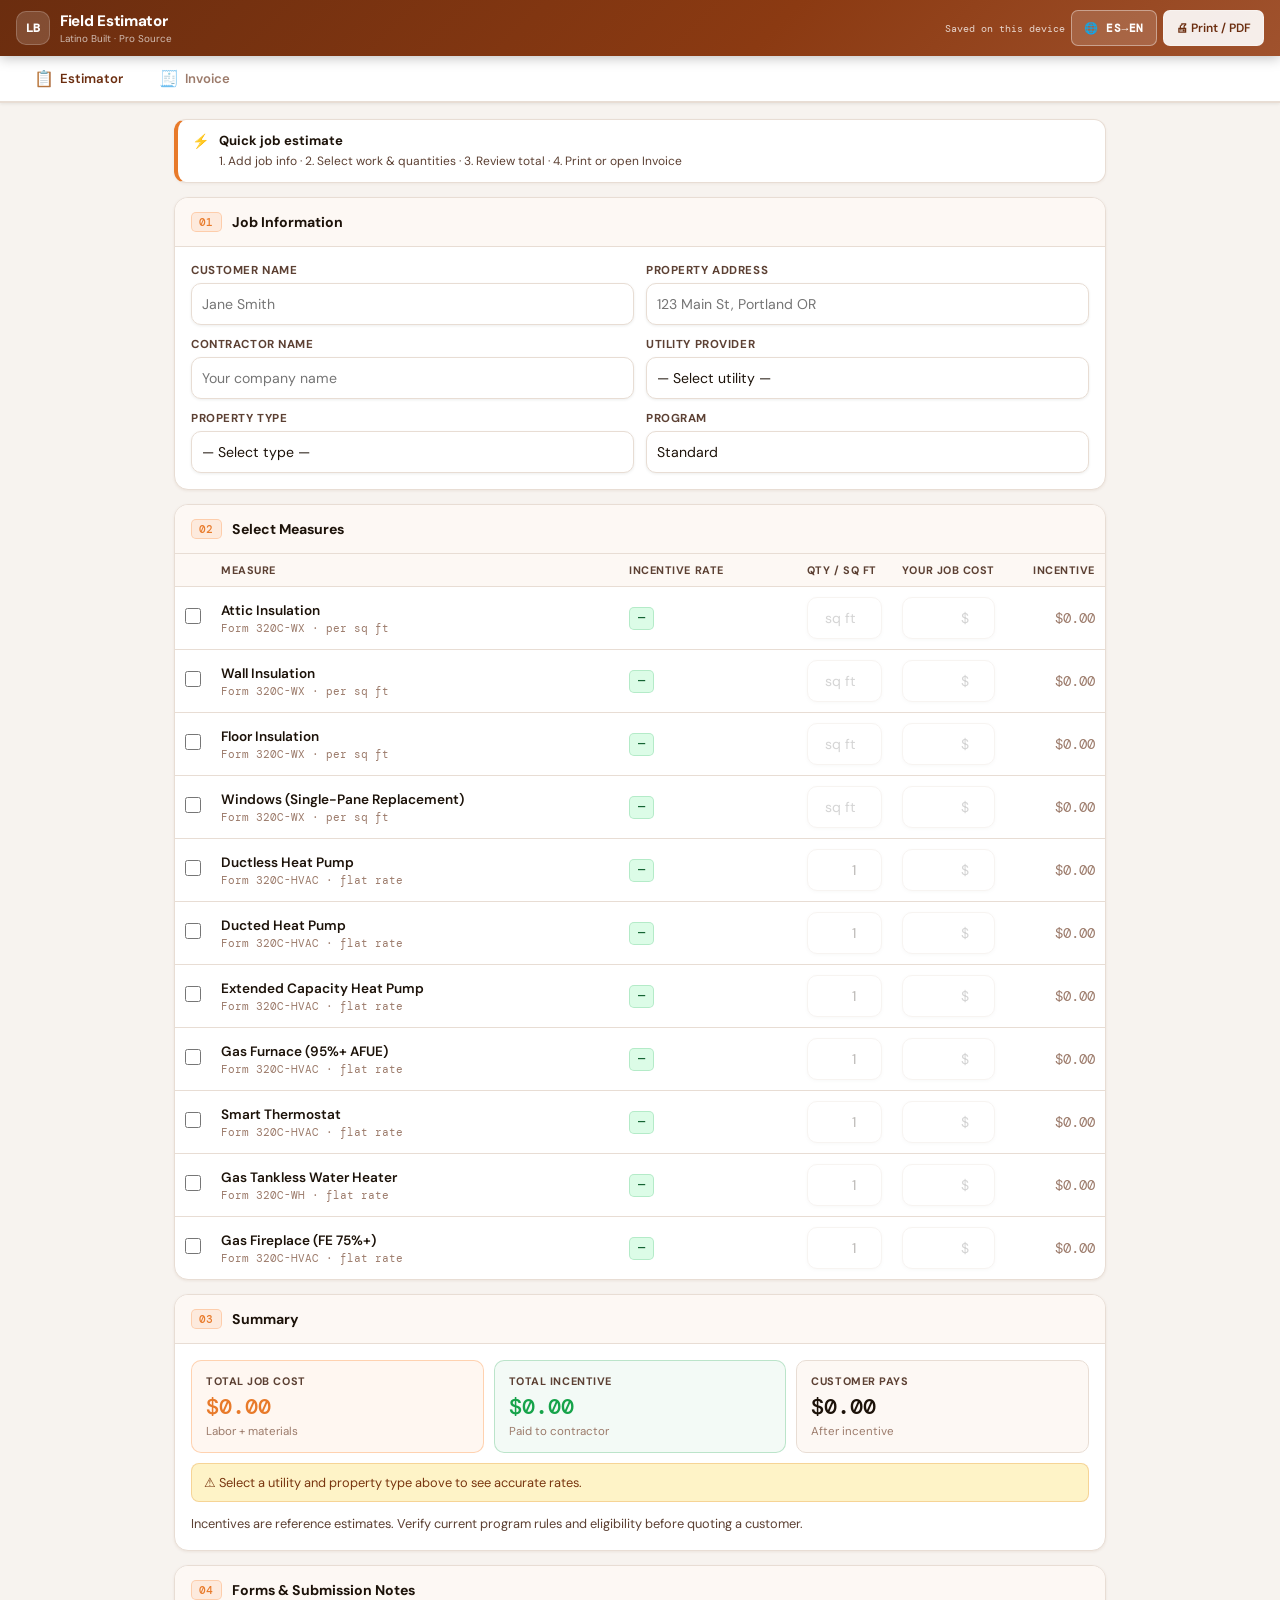
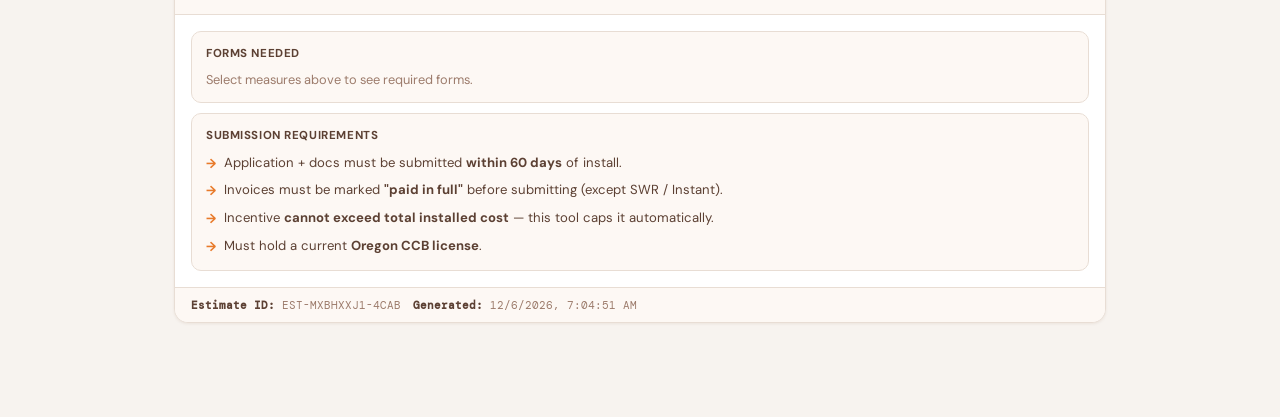
==== commit df72f3c7: "Match live MilePay green, orange and neutral color palette" ====
--- a/index.html
+++ b/index.html
@@ -7,13 +7,13 @@
 <link href="https://fonts.googleapis.com/css2?family=DM+Sans:wght@400;500;600;700;800&family=DM+Mono:wght@400;500&display=swap" rel="stylesheet">
 <style>
   :root {
-    --brand: #6B2D0F; --brand-mid: #8B3A12; --brand-light: #A0522D;
-    --accent: #E87A2A; --bg: #F7F3EF; --surface: #FFFFFF; --surface2: #FDF8F4;
-    --border: #E8DDD4; --text: #1C1209; --text2: #5C4033; --text3: #9C7B6B;
+    --brand: #12211B; --brand-mid: #193B2D; --brand-light: #24513E;
+    --accent: #FF7A1A; --bg: #F4F6F3; --surface: #FFFFFF; --surface2: #F8FAF8;
+    --border: #DEE5DF; --text: #14211B; --text2: #536158; --text3: #849087;
     --green: #16A34A; --green-bg: #DCFCE7; --green-dark: #166534;
     --red: #DC2626; --red-bg: #FEE2E2; --red-dark: #991B1B;
     --yellow-bg: #FEF3C7; --blue: #1D4ED8; --blue-bg: #DBEAFE;
-    --sh-sm: 0 1px 3px rgba(107,45,15,.08); --sh: 0 4px 12px rgba(107,45,15,.12);
+    --sh-sm: 0 1px 3px rgba(20,33,27,.08); --sh: 0 4px 12px rgba(20,33,27,.12);
     --r: 10px; --rl: 14px; --font: 'DM Sans', sans-serif; --mono: 'DM Mono', monospace;
   }
   * { box-sizing: border-box; margin: 0; padding: 0; }
@@ -52,7 +52,7 @@
   /* CARD */
   .card { background: var(--surface); border: 1.5px solid var(--border); border-radius: var(--rl); margin-bottom: 14px; box-shadow: var(--sh-sm); overflow: hidden; }
   .card-header { padding: 13px 16px; border-bottom: 1.5px solid var(--border); display: flex; align-items: center; gap: 10px; background: var(--surface2); }
-  .card-num { font-family: var(--mono); font-size: .68rem; font-weight: 500; color: var(--accent); background: rgba(232,122,42,.1); border: 1px solid rgba(232,122,42,.25); padding: 2px 7px; border-radius: 5px; letter-spacing: .04em; }
+  .card-num { font-family: var(--mono); font-size: .68rem; font-weight: 500; color: var(--accent); background: rgba(255,122,26,.1); border: 1px solid rgba(255,122,26,.25); padding: 2px 7px; border-radius: 5px; letter-spacing: .04em; }
   .card-title { font-size: .88rem; font-weight: 700; color: var(--text); }
   .card-body { padding: 16px; }
 
@@ -67,7 +67,7 @@
     width: 100%; transition: border-color .15s; -webkit-appearance: none; box-shadow: var(--sh-sm);
   }
   textarea { resize: vertical; min-height: 70px; }
-  input:focus, select:focus, textarea:focus { outline: none; border-color: var(--accent); box-shadow: 0 0 0 3px rgba(232,122,42,.12); }
+  input:focus, select:focus, textarea:focus { outline: none; border-color: var(--accent); box-shadow: 0 0 0 3px rgba(255,122,26,.12); }
 
   /* MEASURES TABLE */
   .tbl-wrap { overflow-x: auto; }
@@ -77,13 +77,13 @@
   .mrow { border-bottom: 1px solid var(--border); transition: background .1s; }
   .mrow:last-child { border-bottom: none; }
   .mrow:hover { background: var(--surface2); }
-  .mrow.active { background: rgba(232,122,42,.04); }
+  .mrow.active { background: rgba(255,122,26,.04); }
   .mrow td { padding: 10px; vertical-align: middle; }
   .mcheck { width: 16px; height: 16px; accent-color: var(--accent); cursor: pointer; }
   .mname { font-size: .85rem; font-weight: 600; color: var(--text); }
   .msub { font-family: var(--mono); font-size: .68rem; color: var(--text3); margin-top: 2px; }
   .rbadge { display: inline-block; font-family: var(--mono); font-size: .72rem; font-weight: 500; color: var(--green-dark); background: var(--green-bg); border: 1px solid rgba(22,163,74,.2); padding: 3px 8px; border-radius: 5px; white-space: nowrap; }
-  .rbadge.flat { color: var(--brand); background: rgba(107,45,15,.07); border-color: rgba(107,45,15,.18); }
+  .rbadge.flat { color: var(--brand); background: rgba(20,33,27,.07); border-color: rgba(20,33,27,.18); }
   .rbadge.ineligible { color: var(--red); background: var(--red-bg); border-color: rgba(220,38,38,.2); }
   .minput { background: var(--bg); border: 1.5px solid var(--border); border-radius: 7px; color: var(--text); font-family: var(--mono); font-size: .78rem; padding: 5px 8px; width: 90px; text-align: right; transition: border-color .15s; }
   .minput:focus { outline: none; border-color: var(--accent); }
@@ -96,7 +96,7 @@
   .totals-grid { display: grid; grid-template-columns: repeat(3,1fr); gap: 10px; }
   @media(max-width:500px){ .totals-grid { grid-template-columns: 1fr 1fr; } }
   .tc { background: var(--surface2); border: 1.5px solid var(--border); border-radius: var(--r); padding: 13px 14px; }
-  .tc.orange { background: rgba(232,122,42,.06); border-color: rgba(232,122,42,.3); }
+  .tc.orange { background: rgba(255,122,26,.06); border-color: rgba(255,122,26,.3); }
   .tc.green { background: rgba(22,163,74,.05); border-color: rgba(22,163,74,.25); }
   .tc-label { font-size: .68rem; font-weight: 700; color: var(--text2); text-transform: uppercase; letter-spacing: .05em; margin-bottom: 5px; }
   .tc-val { font-family: var(--mono); font-size: 1.35rem; font-weight: 500; color: var(--text); }
@@ -113,7 +113,7 @@
   .doc-list li::before { content: '→'; color: var(--accent); flex-shrink: 0; font-weight: 700; margin-top: 1px; }
   .pills { display: flex; flex-wrap: wrap; gap: 6px; }
   .pill { font-family: var(--mono); font-size: .72rem; background: var(--surface); border: 1.5px solid var(--border); color: var(--text3); padding: 3px 10px; border-radius: 5px; }
-  .pill.on { background: rgba(107,45,15,.07); border-color: rgba(107,45,15,.25); color: var(--brand); font-weight: 600; }
+  .pill.on { background: rgba(20,33,27,.07); border-color: rgba(20,33,27,.25); color: var(--brand); font-weight: 600; }
   .meta-row { display: flex; flex-wrap: wrap; gap: 12px; padding: 10px 16px; border-top: 1.5px solid var(--border); background: var(--surface2); font-family: var(--mono); font-size: .7rem; color: var(--text3); }
   .meta-row b { color: var(--text2); }
   .alert { padding: 10px 12px; border-radius: 8px; font-size: .8rem; margin-top: 10px; }
@@ -138,8 +138,8 @@
   .line-table .line-total.zero { color: var(--text3); }
   .line-del { background: none; border: none; color: var(--text3); cursor: pointer; font-size: 1rem; padding: 2px 6px; border-radius: 5px; transition: all .15s; }
   .line-del:hover { background: var(--red-bg); color: var(--red); }
-  .btn-add-line { font-family: var(--font); font-size: .78rem; font-weight: 600; color: var(--brand); background: rgba(107,45,15,.06); border: 1.5px dashed rgba(107,45,15,.25); border-radius: 8px; padding: 8px 14px; cursor: pointer; transition: all .15s; width: 100%; margin-top: 10px; }
-  .btn-add-line:hover { background: rgba(107,45,15,.1); }
+  .btn-add-line { font-family: var(--font); font-size: .78rem; font-weight: 600; color: var(--brand); background: rgba(20,33,27,.06); border: 1.5px dashed rgba(20,33,27,.25); border-radius: 8px; padding: 8px 14px; cursor: pointer; transition: all .15s; width: 100%; margin-top: 10px; }
+  .btn-add-line:hover { background: rgba(20,33,27,.1); }
 
   /* Invoice totals */
   .inv-totals { margin-top: 14px; display: flex; flex-direction: column; gap: 6px; align-items: flex-end; }
@@ -181,11 +181,11 @@
   /* Category tag for line items */
   .cat-tag { font-family: var(--mono); font-size: .65rem; padding: 2px 6px; border-radius: 4px; background: var(--surface2); border: 1px solid var(--border); color: var(--text3); }
   .cat-tag.labor { background: rgba(29,78,216,.07); border-color: rgba(29,78,216,.2); color: var(--blue); }
-  .cat-tag.material { background: rgba(232,122,42,.07); border-color: rgba(232,122,42,.2); color: #92400e; }
+  .cat-tag.material { background: rgba(255,122,26,.07); border-color: rgba(255,122,26,.2); color: #92400e; }
   .cat-tag.incentive { background: var(--green-bg); border-color: rgba(22,163,74,.2); color: var(--green-dark); }
 
   /* Import from estimator banner */
-  .import-banner { background: rgba(232,122,42,.06); border: 1.5px solid rgba(232,122,42,.25); border-radius: var(--r); padding: 11px 14px; display: flex; align-items: center; gap: 10px; margin-bottom: 14px; }
+  .import-banner { background: rgba(255,122,26,.06); border: 1.5px solid rgba(255,122,26,.25); border-radius: var(--r); padding: 11px 14px; display: flex; align-items: center; gap: 10px; margin-bottom: 14px; }
   .import-banner-text { font-size: .82rem; color: var(--text2); flex: 1; }
   .import-banner-text b { color: var(--brand); }
   .btn-import { font-family: var(--font); font-size: .75rem; font-weight: 700; padding: 6px 14px; border-radius: 7px; border: none; background: var(--accent); color: #fff; cursor: pointer; white-space: nowrap; transition: all .15s; }
@@ -201,7 +201,7 @@
     .screen:not(.print-target) { display: none !important; }
   }
 </style>
-<link rel="stylesheet" href="enhance.css?v=4"></head>
+<link rel="stylesheet" href="enhance.css?v=5"></head>
 <body>
 
 <div class="topbar">
@@ -374,7 +374,7 @@
       <div class="tc-label" data-en="Incentive Credit" data-es="Crédito de Incentivo">Incentive Credit</div>
       <div class="tc-val green" id="inv-credit-disp">$0.00</div>
     </div>
-    <div class="tc" style="border-color: var(--brand); background: rgba(107,45,15,.04);">
+    <div class="tc" style="border-color: var(--brand); background: rgba(20,33,27,.04);">
       <div class="tc-label" data-en="Total Due" data-es="Total a Pagar">Total Due</div>
       <div class="tc-val" id="inv-grand" style="color:var(--brand)">$0.00</div>
     </div>
@@ -941,5 +941,5 @@
 
 init();
 </script>
-<script src="enhance.js?v=4"></script></body>
+<script src="enhance.js?v=5"></script></body>
 </html>
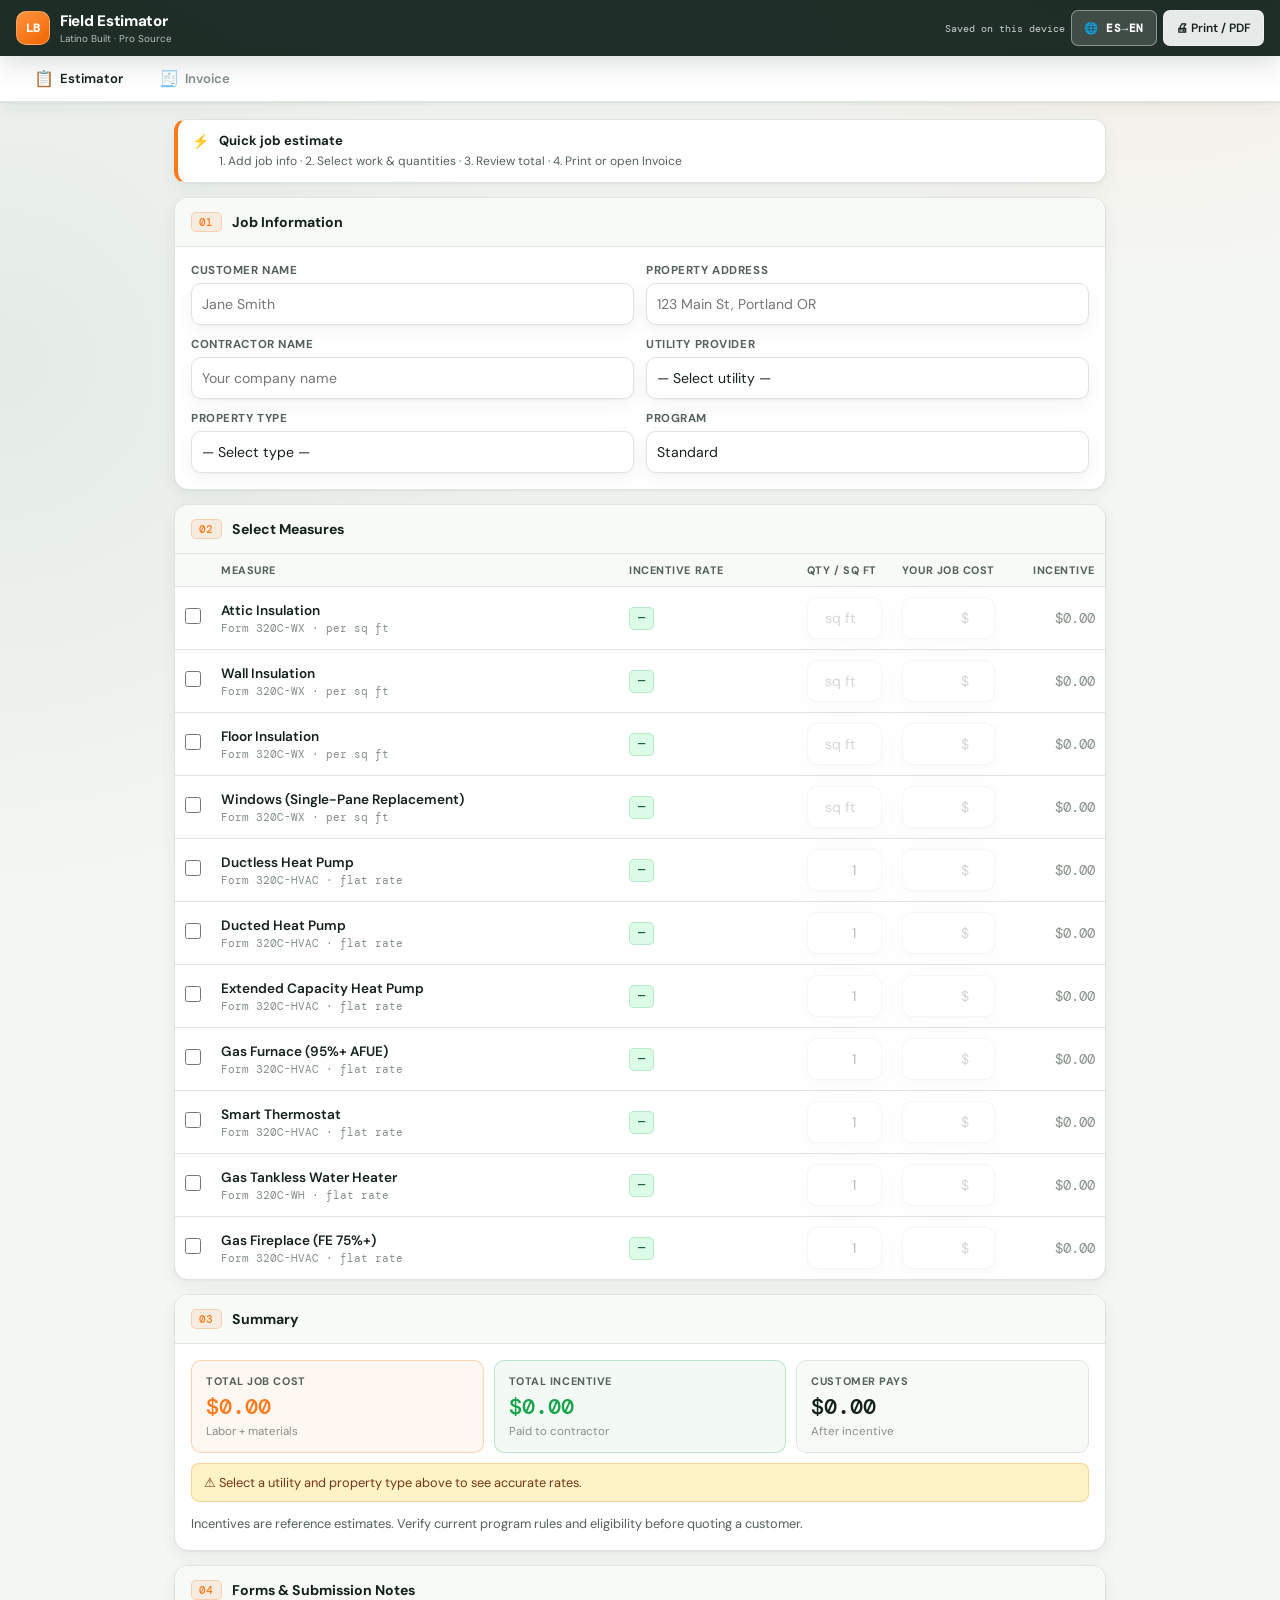
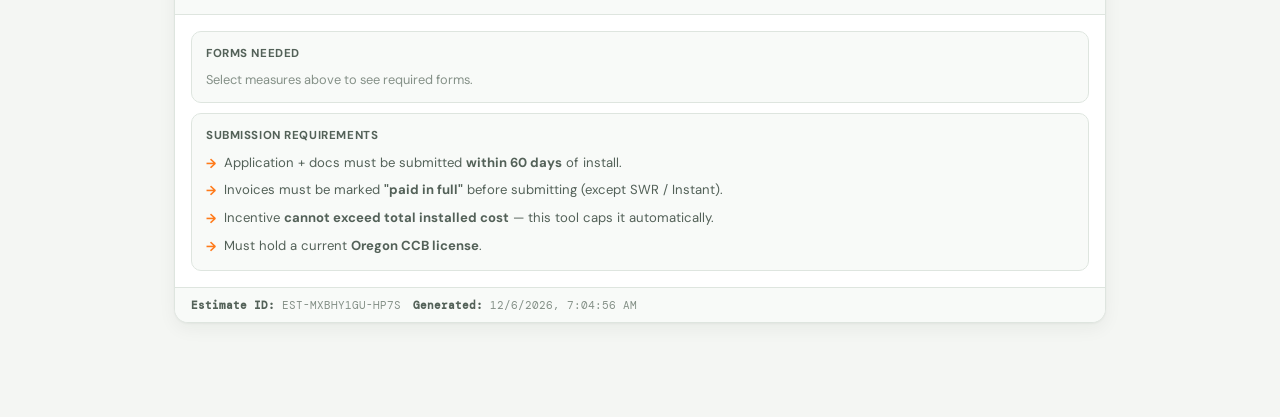
==== commit 90bf3085: "Fix field workflow calculations, input handling and export" ====
--- a/index.html
+++ b/index.html
@@ -201,7 +201,7 @@
     .screen:not(.print-target) { display: none !important; }
   }
 </style>
-<link rel="stylesheet" href="enhance.css?v=5"></head>
+<link rel="stylesheet" href="enhance.css?v=6"></head>
 <body>
 
 <div class="topbar">
@@ -791,12 +791,13 @@
   calcInvoice();
 }
 
+function escapeHTML(value){return String(value??'').replace(/[&<>"']/g,c=>({'&':'&amp;','<':'&lt;','>':'&gt;','"':'&quot;',"'":'&#39;'}[c]));}
 function renderLine(id, desc, cat, qty, price) {
   const tbody = document.getElementById('lineBody');
   const tr = document.createElement('tr');
   tr.id = 'line-' + id;
   tr.innerHTML = `
-    <td><input type="text" id="ld-${id}" value="${desc}" placeholder="${t('Description...','Descripción...')}" oninput="lineUpdate(${id})" style="min-width:160px"></td>
+    <td><input type="text" id="ld-${id}" value="${escapeHTML(desc)}" placeholder="${t('Description...','Descripción...')}" oninput="lineUpdate(${id})" style="min-width:160px"></td>
     <td>
       <select id="lc-${id}" onchange="lineUpdate(${id})" style="font-size:.75rem;padding:4px 6px;width:auto">
         <option value="labor" ${cat==='labor'?'selected':''}>${catLabel('labor')}</option>
@@ -817,8 +818,8 @@
   if (!item) return;
   item.desc = document.getElementById('ld-'+id).value;
   item.cat = document.getElementById('lc-'+id).value;
-  item.qty = parseFloat(document.getElementById('lq-'+id).value) || 0;
-  item.price = parseFloat(document.getElementById('lp-'+id).value) || 0;
+  item.qty = Math.max(0, parseFloat(document.getElementById('lq-'+id).value) || 0);
+  item.price = Math.max(0, parseFloat(document.getElementById('lp-'+id).value) || 0);
   const total = item.qty * item.price;
   document.getElementById('lt-'+id).textContent = fmt(total);
   calcInvoice();
@@ -843,12 +844,12 @@
   lineItems.forEach(l => { if (l.cat === 'incentive') creditFromLines += l.qty * l.price; });
 
   // Tax
-  const taxRate = parseFloat(document.getElementById('inv-tax-rate').value) || 0;
+  const taxRate = Math.min(100, Math.max(0, parseFloat(document.getElementById('inv-tax-rate').value) || 0));
   const discType = document.getElementById('inv-disc-type').value;
-  const discVal = parseFloat(document.getElementById('inv-disc-val').value) || 0;
-  const deposit = parseFloat(document.getElementById('inv-deposit').value) || 0;
-
-  const discount = discType === 'pct' ? subtotal * (discVal/100) : discVal;
+  const discVal = Math.max(0, parseFloat(document.getElementById('inv-disc-val').value) || 0);
+  const deposit = Math.max(0, parseFloat(document.getElementById('inv-deposit').value) || 0);
+
+  const discount = Math.min(subtotal, discType === 'pct' ? subtotal * (discVal/100) : discVal);
   const afterDisc = Math.max(0, subtotal - discount);
   const tax = afterDisc * (taxRate/100);
   const afterTax = afterDisc + tax;
@@ -882,7 +883,7 @@
   // Remove existing non-blank lines
   const toRemove = [...lineItems];
   toRemove.forEach(l => {
-    if (!l.desc && !l.price) delLine(l.id);
+    if (l.sourceMeasure || (!l.desc && !l.price)) delLine(l.id);
   });
 
   // Add checked measures as line items
@@ -895,10 +896,12 @@
 
     if (labor > 0) {
       addLine(name, 'labor', 1, labor);
+      lineItems[lineItems.length-1].sourceMeasure=m.id;
     }
     if (rate !== null && qty > 0 && labor > 0) {
       const incAmt = m.type === 'sqft' ? rate * qty : rate;
       addLine((lang==='es'?'Incentivo ETO: ':'ETO Incentive: ') + name, 'incentive', 1, Math.min(incAmt, labor));
+      lineItems[lineItems.length-1].sourceMeasure=m.id;
     }
   });
 
@@ -931,6 +934,9 @@
   ['inv-cust','inv-addr','inv-contractor','inv-ccb','inv-phone','inv-email','inv-notes'].forEach(id => {
     document.getElementById(id).value = '';
   });
+  document.getElementById('inv-num').value = '';
+  document.getElementById('inv-disc-type').value = 'flat';
+  document.getElementById('inv-method').value = '';
   document.getElementById('inv-tax-rate').value = '0';
   document.getElementById('inv-disc-val').value = '0';
   document.getElementById('inv-deposit').value = '0';
@@ -941,5 +947,6 @@
 
 init();
 </script>
-<script src="enhance.js?v=5"></script></body>
+<script src="enhance.js?v=6"></script></body>
 </html>
+
--- a/enhance.css
+++ b/enhance.css
@@ -1,13 +1,13 @@
-:root{--brand:#6B2D0F;--brand-mid:#8B3A12;--brand-light:#A0522D;--accent:#E87A2A;--bg:#F7F3EF;--surface:#FFF;--surface2:#FDF8F4;--border:#E8DDD4;--border-dark:#D4C4B0;--text:#1C1209;--text2:#5C4033;--text3:#9C7B6B}
+:root{--brand:#12211B;--brand-mid:#193B2D;--brand-light:#24513E;--accent:#FF7A1A;--bg:#F4F6F3;--surface:#FFF;--surface2:#F8FAF8;--border:#DEE5DF;--border-dark:#C8D3CA;--text:#14211B;--text2:#536158;--text3:#849087}
 .topbar{min-height:56px;height:56px;padding-left:16px;padding-right:16px;box-shadow:0 2px 12px rgba(0,0,0,.25)}
 .topbar-icon{display:flex;align-items:center;justify-content:center;color:#fff;font-family:'DM Mono',monospace;font-size:.72rem;font-weight:700;letter-spacing:.02em;border:1px solid rgba(255,255,255,.2)}
 .topbar-title{font-family:'DM Sans',sans-serif!important;font-size:.95rem!important;font-weight:800!important;letter-spacing:-.02em!important}
 .topbar-sub{font-size:.62rem!important;opacity:.68!important}
 .nav-tabs{top:56px;overflow-x:auto;-webkit-overflow-scrolling:touch;scrollbar-width:none}.nav-tabs::-webkit-scrollbar{display:none}
 .main{max-width:960px;padding-top:16px}
-.card{border-radius:14px;box-shadow:0 1px 3px rgba(107,45,15,.08)}
+.card{border-radius:14px;box-shadow:0 1px 3px rgba(20,33,27,.08)}
 .card-header{padding:14px 16px}.card-body{padding:16px}
-.lb-quickstart{display:flex;align-items:flex-start;gap:10px;background:#fff;border:1.5px solid var(--border);border-left:4px solid var(--accent);border-radius:12px;padding:12px 14px;margin-bottom:14px;box-shadow:0 1px 3px rgba(107,45,15,.06)}
+.lb-quickstart{display:flex;align-items:flex-start;gap:10px;background:#fff;border:1.5px solid var(--border);border-left:4px solid var(--accent);border-radius:12px;padding:12px 14px;margin-bottom:14px;box-shadow:0 1px 3px rgba(20,33,27,.06)}
 .lb-quickstart strong{display:block;font-size:.82rem;color:var(--text);margin-bottom:2px}.lb-quickstart span{font-size:.75rem;line-height:1.45;color:var(--text2)}
 .lb-save{font-family:'DM Mono',monospace;font-size:.62rem;color:rgba(255,255,255,.78);white-space:nowrap}
 input[type=text],input[type=number],input[type=email],select,textarea{min-height:42px;background:#fff}
@@ -31,3 +31,20 @@
  #measuresBody .minput{width:110px;max-width:50%} .mcheck{width:24px;height:24px;margin-top:8px}
  table:has(#measuresBody) thead{display:none} table:has(#measuresBody){width:100%;min-width:0}
 }
+
+/* Shared palette sampled from the live MilePay layout. */
+:root{--brand:#12211B;--brand-mid:#193B2D;--brand-light:#24513E;--accent:#FF7A1A;--accent-light:#FFB36B;--bg:#F4F6F3;--surface:#FFFFFF;--surface2:#F8FAF8;--border:#DEE5DF;--border-dark:#C8D3CA;--text:#14211B;--text2:#536158;--text3:#849087;--sh-sm:0 1px 2px rgba(20,33,27,.04),0 6px 18px rgba(20,33,27,.05);--sh:0 12px 30px rgba(20,33,27,.09);--sh-lg:0 24px 70px rgba(10,25,18,.20)}
+body{background:radial-gradient(circle at 90% -10%,rgba(255,122,26,.10),transparent 480px),radial-gradient(circle at 0% 18%,rgba(38,104,75,.08),transparent 544px),var(--bg);color:var(--text)}
+.topbar{background:rgba(18,33,27,.94);box-shadow:0 8px 28px rgba(10,25,18,.14)}
+.topbar-icon{background:linear-gradient(145deg,#FF933F,#F16600);color:#fff;border:1px solid rgba(255,255,255,.3)}
+.card,.mode-card,.question-card,.result-card,.score-card{background:#fff;border-color:var(--border);box-shadow:var(--sh-sm)}
+.btn-primary,.calc-btn,.btn-import{background:var(--accent);color:#fff}
+.btn-primary:active,.calc-btn:hover,.btn-import:hover{background:#F16600}
+.lb-start-tip,.lb-quickstart{box-shadow:var(--sh-sm);border-color:var(--border);border-left-color:var(--accent)}
+.rebate-disclaimer,#lb-program-note{background:var(--surface2)!important;border-color:var(--border)!important;color:var(--text2)!important}
+#lb-program-note{border-left-color:var(--accent)!important}
+.canvas-area{background:#EEF2EE}.room-item.sel{background:#F0F5F1}
+
+
+@media print{.lb-quickstart,.lb-save{display:none!important}body{background:#fff!important}.card{box-shadow:none!important}}
+:focus-visible{outline:3px solid var(--accent);outline-offset:3px}
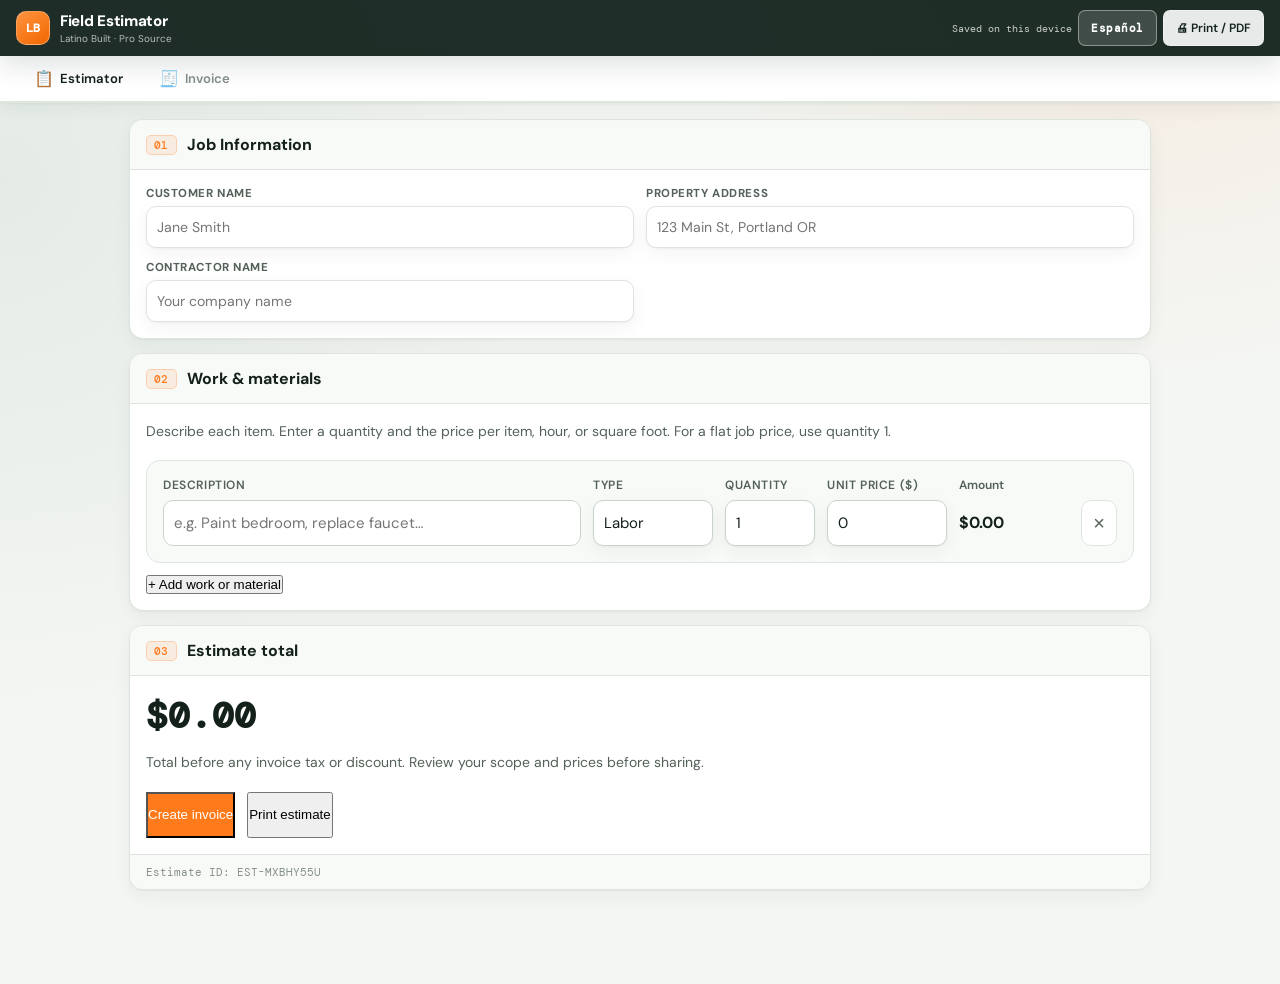
==== commit 2be2f566: "Make estimator trade-neutral with editable work and material items; remove program eligibility workf" ====
--- a/index.html
+++ b/index.html
@@ -201,7 +201,7 @@
     .screen:not(.print-target) { display: none !important; }
   }
 </style>
-<link rel="stylesheet" href="enhance.css?v=6"></head>
+<link rel="stylesheet" href="enhance.css?v=8"></head>
 <body>
 
 <div class="topbar">
@@ -241,108 +241,12 @@
         <div class="fg"><label data-en="Customer Name" data-es="Nombre del Cliente">Customer Name</label><input type="text" id="custName" data-ph-en="Jane Smith" data-ph-es="Juan García" placeholder="Jane Smith"></div>
         <div class="fg"><label data-en="Property Address" data-es="Dirección de la Propiedad">Property Address</label><input type="text" id="custAddr" data-ph-en="123 Main St, Portland OR" data-ph-es="123 Calle Principal, Portland OR" placeholder="123 Main St, Portland OR"></div>
         <div class="fg"><label data-en="Contractor Name" data-es="Nombre del Contratista">Contractor Name</label><input type="text" id="contractor" data-ph-en="Your company name" data-ph-es="Nombre de su empresa" placeholder="Your company name"></div>
-        <div class="fg">
-          <label data-en="Utility Provider" data-es="Proveedor de Servicios">Utility Provider</label>
-          <select id="utility" onchange="update()">
-            <option value="" data-en="— Select utility —" data-es="— Seleccione proveedor —">— Select utility —</option>
-            <option value="PGE">Portland General Electric (PGE)</option>
-            <option value="PacPower">Pacific Power</option>
-            <option value="NWNatural">NW Natural</option>
-            <option value="Cascade">Cascade Natural Gas</option>
-            <option value="Avista">Avista</option>
-          </select>
-        </div>
-        <div class="fg">
-          <label data-en="Property Type" data-es="Tipo de Propiedad">Property Type</label>
-          <select id="propType" onchange="update()">
-            <option value="" data-en="— Select type —" data-es="— Seleccione tipo —">— Select type —</option>
-            <option value="sfOwner" data-en="Single-Family — Owner-Occupied" data-es="Unifamiliar — Dueño Habita">Single-Family — Owner-Occupied</option>
-            <option value="sfRental" data-en="Single-Family — Rental" data-es="Unifamiliar — Renta">Single-Family — Rental</option>
-            <option value="attached" data-en="Attached (duplex / triplex / townhome)" data-es="Adjunto (dúplex / tríplex / townhome)">Attached (duplex / triplex / townhome)</option>
-            <option value="manufactured" data-en="Manufactured Home" data-es="Casa Manufacturada">Manufactured Home</option>
-          </select>
-        </div>
-        <div class="fg">
-          <label data-en="Program" data-es="Programa">Program</label>
-          <select id="program" onchange="update()">
-            <option value="standard" data-en="Standard" data-es="Estándar">Standard</option>
-            <option value="swr" data-en="Savings Within Reach (SWR)" data-es="Ahorros al Alcance (SWR)">Savings Within Reach (SWR)</option>
-            <option value="instant" data-en="Instant Incentive" data-es="Incentivo Instantáneo">Instant Incentive</option>
-          </select>
-        </div>
       </div>
     </div>
   </div>
 
-  <!-- 02 MEASURES -->
-  <div class="card">
-    <div class="card-header"><span class="card-num">02</span><span class="card-title" data-en="Select Measures" data-es="Seleccionar Medidas">Select Measures</span></div>
-    <div class="tbl-wrap">
-      <table>
-        <thead>
-          <tr>
-            <th style="width:32px"></th>
-            <th data-en="Measure" data-es="Medida">Measure</th>
-            <th data-en="Incentive Rate" data-es="Tasa de Incentivo">Incentive Rate</th>
-            <th style="width:95px" data-en="Qty / Sq Ft" data-es="Cant / Pie²">Qty / Sq Ft</th>
-            <th style="width:105px" data-en="Your Job Cost" data-es="Costo del Trabajo">Your Job Cost</th>
-            <th style="width:100px;text-align:right" data-en="Incentive" data-es="Incentivo">Incentive</th>
-          </tr>
-        </thead>
-        <tbody id="measuresBody"></tbody>
-      </table>
-    </div>
-  </div>
-
-  <!-- 03 TOTALS -->
-  <div class="card">
-    <div class="card-header"><span class="card-num">03</span><span class="card-title" data-en="Summary" data-es="Resumen">Summary</span></div>
-    <div class="card-body">
-      <div class="totals-grid">
-        <div class="tc orange">
-          <div class="tc-label" data-en="Total Job Cost" data-es="Costo Total del Trabajo">Total Job Cost</div>
-          <div class="tc-val orange" id="totalCost">$0.00</div>
-          <div class="tc-sub" data-en="Labor + materials" data-es="Mano de obra + materiales">Labor + materials</div>
-        </div>
-        <div class="tc green">
-          <div class="tc-label" data-en="Total Incentive" data-es="Incentivo Total">Total Incentive</div>
-          <div class="tc-val green" id="totalInc">$0.00</div>
-          <div class="tc-sub" data-en="Paid to contractor" data-es="Pagado al contratista">Paid to contractor</div>
-        </div>
-        <div class="tc">
-          <div class="tc-label" data-en="Customer Pays" data-es="Cliente Paga">Customer Pays</div>
-          <div class="tc-val" id="netCost">$0.00</div>
-          <div class="tc-sub" data-en="After incentive" data-es="Después del incentivo">After incentive</div>
-        </div>
-      </div>
-      <div id="alertZone"></div>
-    </div>
-  </div>
-
-  <!-- 04 FORMS -->
-  <div class="card">
-    <div class="card-header"><span class="card-num">04</span><span class="card-title" data-en="Forms &amp; Submission Notes" data-es="Formularios y Notas de Envío">Forms &amp; Submission Notes</span></div>
-    <div class="card-body">
-      <div class="doc-box">
-        <div class="doc-title" data-en="Forms Needed" data-es="Formularios Necesarios">Forms Needed</div>
-        <div class="pills" id="formsNeeded"><span id="formsPlaceholder" style="color:var(--text3);font-size:.8rem;" data-en="Select measures above to see required forms." data-es="Seleccione medidas arriba para ver los formularios necesarios.">Select measures above to see required forms.</span></div>
-      </div>
-      <div class="doc-box">
-        <div class="doc-title" data-en="Submission Requirements" data-es="Requisitos de Envío">Submission Requirements</div>
-        <ul class="doc-list">
-          <li><span data-en="Application + docs must be submitted <b>within 60 days</b> of install." data-es="La solicitud + documentos deben enviarse <b>dentro de 60 días</b> de la instalación.">Application + docs must be submitted <b>within 60 days</b> of install.</span></li>
-          <li><span data-en='Invoices must be marked <b>"paid in full"</b> before submitting (except SWR / Instant).' data-es='Las facturas deben marcarse como <b>"pagadas en su totalidad"</b> antes de enviar (excepto SWR / Instantáneo).'>Invoices must be marked <b>"paid in full"</b> before submitting (except SWR / Instant).</span></li>
-          <li><span data-en="Incentive <b>cannot exceed total installed cost</b> — this tool caps it automatically." data-es="El incentivo <b>no puede exceder el costo total instalado</b> — esta herramienta lo limita automáticamente.">Incentive <b>cannot exceed total installed cost</b> — this tool caps it automatically.</span></li>
-          <li><span data-en="Must hold a current <b>Oregon CCB license</b>." data-es="Debe tener una <b>licencia CCB de Oregon</b> vigente.">Must hold a current <b>Oregon CCB license</b>.</span></li>
-        </ul>
-      </div>
-    </div>
-    <div class="meta-row">
-      <span><b data-en="Estimate ID:" data-es="ID de Estimado:">Estimate ID:</b> <span id="estimateId">—</span></span>
-      <span><b data-en="Generated:" data-es="Generado:">Generated:</b> <span id="timestamp">—</span></span>
-    </div>
-  </div>
-
+<div class="card"><div class="card-header"><span class="card-num">02</span><span class="card-title" data-en="Work & materials" data-es="Trabajo y materiales">Work & materials</span></div><div class="card-body"><p class="estimate-help" data-en="Describe each item. Enter a quantity and the price per item, hour, or square foot. For a flat job price, use quantity 1." data-es="Describa cada partida. Ingrese cantidad y precio por unidad, hora o pie cuadrado. Para un precio fijo, use cantidad 1.">Describe each item. Enter a quantity and the price per item, hour, or square foot. For a flat job price, use quantity 1.</p><div id="workRows"></div><button class="btn btn-ghost no-print" onclick="addWork()" data-en="+ Add work or material" data-es="+ Agregar trabajo o material">+ Add work or material</button></div></div>
+<div class="card"><div class="card-header"><span class="card-num">03</span><span class="card-title" data-en="Estimate total" data-es="Total del presupuesto">Estimate total</span></div><div class="card-body"><div class="estimate-total" id="totalCost">$0.00</div><p class="estimate-help" data-en="Total before any invoice tax or discount. Review your scope and prices before sharing." data-es="Total antes de impuestos o descuentos de la factura. Revise el alcance y los precios antes de compartir.">Total before any invoice tax or discount. Review your scope and prices before sharing.</p><div class="estimate-actions no-print"><button class="btn btn-primary" onclick="importFromEstimator()" data-en="Create invoice" data-es="Crear factura">Create invoice</button><button class="btn btn-ghost" onclick="doPrint()" data-en="Print estimate" data-es="Imprimir presupuesto">Print estimate</button></div></div><div class="meta-row"><span> <span data-en="Estimate ID:" data-es="ID del presupuesto:">Estimate ID:</span> <span id="estimateId"></span></span></div></div>
 </div>
 </div><!-- end screen-estimator -->
 
@@ -371,7 +275,7 @@
       <div class="tc-val" id="inv-tax-disp">$0.00</div>
     </div>
     <div class="tc green">
-      <div class="tc-label" data-en="Incentive Credit" data-es="Crédito de Incentivo">Incentive Credit</div>
+      <div class="tc-label" data-en="Credit" data-es="Crédito">Credit</div>
       <div class="tc-val green" id="inv-credit-disp">$0.00</div>
     </div>
     <div class="tc" style="border-color: var(--brand); background: rgba(20,33,27,.04);">
@@ -455,12 +359,12 @@
           <span class="val" id="inv-tax-disp2">$0.00</span>
         </div>
         <div class="inv-total-row">
-          <span class="lbl" data-en="ETO Incentive Credit" data-es="Crédito de Incentivo ETO">ETO Incentive Credit</span>
+          <span class="lbl" data-en="Credit" data-es="Crédito">Credit</span>
           <span class="val" id="inv-credit2" style="color:var(--green)">– $0.00</span>
         </div>
         <div class="inv-divider"></div>
         <div class="inv-total-row">
-          <span class="lbl" data-en="After Incentive" data-es="Después del Incentivo">After Incentive</span>
+          <span class="lbl" data-en="After adjustments" data-es="Después de ajustes">After adjustments</span>
           <span class="val" id="inv-after-inc">$0.00</span>
         </div>
         <div class="inv-total-row">
@@ -536,7 +440,7 @@
   const isES = lang === 'es';
   document.getElementById('langBtn').textContent = isES ? '🌐 EN→ES' : '🌐 ES→EN';
   document.getElementById('tb-title').textContent = isES ? 'ESTIMADOR DE TRABAJO' : 'JOB ESTIMATOR';
-  document.getElementById('tb-sub').textContent = isES ? 'Oregon Residencial · 2026' : 'Oregon Residential · 2026';
+  document.getElementById('tb-sub').textContent = isES ? 'Latino Built · Pro Source' : 'Latino Built · Pro Source';
 
   // All data-en / data-es elements
   document.querySelectorAll('[data-en]').forEach(el => {
@@ -584,189 +488,16 @@
 // ─────────────────────────────────────────────
 //  ESTIMATOR DATA
 // ─────────────────────────────────────────────
-const MEASURES = [
-  { id:'attic', en:'Attic Insulation', es:'Aislamiento de Ático', sub_en:'Form 320C-WX · per sq ft', sub_es:'Formulario 320C-WX · por pie²', type:'sqft', form:'320C-WX',
-    baseRate:{sfOwner:1.25,sfRental:1.50,attached:1.50,manufactured:1.25}, swrRate:1.50,
-    utilityReq:['PGE','PacPower','NWNatural','Cascade','Avista'], propReq:null },
-  { id:'wall', en:'Wall Insulation', es:'Aislamiento de Paredes', sub_en:'Form 320C-WX · per sq ft', sub_es:'Formulario 320C-WX · por pie²', type:'sqft', form:'320C-WX',
-    baseRate:{sfOwner:1.50,sfRental:2.25,attached:2.25,manufactured:null}, swrRate:2.25,
-    utilityReq:['PGE','PacPower','NWNatural','Cascade','Avista'], propReq:['sfOwner','sfRental','attached'] },
-  { id:'floor', en:'Floor Insulation', es:'Aislamiento de Piso', sub_en:'Form 320C-WX · per sq ft', sub_es:'Formulario 320C-WX · por pie²', type:'sqft', form:'320C-WX',
-    baseRate:{sfOwner:0.75,sfRental:1.00,attached:1.00,manufactured:0.75},
-    swrRate:{sfOwner:1.00,sfRental:1.00,attached:1.00,manufactured:1.25},
-    utilityReq:['PGE','PacPower','NWNatural','Cascade','Avista'], propReq:null },
-  { id:'windows', en:'Windows (Single-Pane Replacement)', es:'Ventanas (Reemplazo de Un Panel)', sub_en:'Form 320C-WX · per sq ft', sub_es:'Formulario 320C-WX · por pie²', type:'sqft', form:'320C-WX',
-    baseRate:{sfOwner:10,sfRental:10,attached:10,manufactured:10}, swrRate:null,
-    utilityReq:['NWNatural'], propReq:null },
-  { id:'ductlessHP', en:'Ductless Heat Pump', es:'Bomba de Calor sin Ductos', sub_en:'Form 320C-HVAC · flat rate', sub_es:'Formulario 320C-HVAC · tarifa fija', type:'flat', form:'320C-HVAC',
-    baseRate:{sfOwner:800,sfRental:1800,attached:1800,manufactured:800}, swrRate:null,
-    utilityReq:['PGE','PacPower'], propReq:null },
-  { id:'ductedHP', en:'Ducted Heat Pump', es:'Bomba de Calor con Ductos', sub_en:'Form 320C-HVAC · flat rate', sub_es:'Formulario 320C-HVAC · tarifa fija', type:'flat', form:'320C-HVAC',
-    baseRate:{sfOwner:1000,sfRental:1000,attached:3000,manufactured:1000}, swrRate:null,
-    utilityReq:['PGE','PacPower'], propReq:null },
-  { id:'extCapHP', en:'Extended Capacity Heat Pump', es:'Bomba de Calor de Capacidad Extendida', sub_en:'Form 320C-HVAC · flat rate', sub_es:'Formulario 320C-HVAC · tarifa fija', type:'flat', form:'320C-HVAC',
-    baseRate:{sfOwner:1000,sfRental:2000,attached:2000,manufactured:1000}, swrRate:2000,
-    utilityReq:['PGE','PacPower'], propReq:null },
-  { id:'gasFurnace', en:'Gas Furnace (95%+ AFUE)', es:'Calefactor de Gas (95%+ AFUE)', sub_en:'Form 320C-HVAC · flat rate', sub_es:'Formulario 320C-HVAC · tarifa fija', type:'flat', form:'320C-HVAC',
-    baseRate:{sfOwner:null,sfRental:1600,attached:1600,manufactured:null}, swrRate:1600,
-    utilityReq:['NWNatural','Cascade','Avista'], propReq:['sfRental','attached'] },
-  { id:'smartThermo', en:'Smart Thermostat', es:'Termostato Inteligente', sub_en:'Form 320C-HVAC · flat rate', sub_es:'Formulario 320C-HVAC · tarifa fija', type:'flat', form:'320C-HVAC',
-    baseRate:{sfOwner:250,sfRental:250,attached:250,manufactured:250}, swrRate:null,
-    utilityReq:['PGE','PacPower','NWNatural','Cascade','Avista'], propReq:null },
-  { id:'tanklessWH', en:'Gas Tankless Water Heater', es:'Calentador de Agua a Gas sin Tanque', sub_en:'Form 320C-WH · flat rate', sub_es:'Formulario 320C-WH · tarifa fija', type:'flat', form:'320C-WH',
-    baseRate:{sfOwner:400,sfRental:400,attached:400,manufactured:400}, swrRate:null,
-    utilityReq:['NWNatural','Cascade','Avista'], propReq:null },
-  { id:'gasFireplace', en:'Gas Fireplace (FE 75%+)', es:'Chimenea de Gas (FE 75%+)', sub_en:'Form 320C-HVAC · flat rate', sub_es:'Formulario 320C-HVAC · tarifa fija', type:'flat', form:'320C-HVAC',
-    baseRate:{sfOwner:250,sfRental:250,attached:250,manufactured:250}, swrRate:null,
-    utilityReq:['NWNatural','Cascade','Avista'], propReq:null },
-];
-
-let state = { utility:'', propType:'', program:'standard', checks:{}, qtys:{}, labors:{}, id:genId() };
-function genId() { return 'EST-'+Date.now().toString(36).toUpperCase()+'-'+Math.random().toString(36).substring(2,6).toUpperCase(); }
-
-function init() {
-  const tbody = document.getElementById('measuresBody');
-  MEASURES.forEach(m => {
-    const tr = document.createElement('tr');
-    tr.className = 'mrow'; tr.id = 'row-'+m.id;
-    tr.innerHTML = `
-      <td><input type="checkbox" class="mcheck" id="chk-${m.id}" onchange="toggle('${m.id}')"></td>
-      <td><div class="mname" id="mname-${m.id}">${m.en}</div><div class="msub" id="msub-${m.id}">${m.sub_en}</div><div id="warn-${m.id}"></div></td>
-      <td><span class="rbadge" id="badge-${m.id}">—</span></td>
-      <td><input type="number" class="minput" id="qty-${m.id}" placeholder="${m.type==='sqft'?'sq ft':'1'}" min="0" ${m.type==='flat'?'value="1" max="1"':''} oninput="qc('${m.id}')" disabled></td>
-      <td><input type="number" class="minput" id="labor-${m.id}" placeholder="$" min="0" step="0.01" oninput="lc('${m.id}')" disabled></td>
-      <td class="minc zero" id="inc-${m.id}" style="text-align:right">$0.00</td>`;
-    tbody.appendChild(tr);
-  });
-  document.getElementById('timestamp').textContent = new Date().toLocaleString();
-  document.getElementById('estimateId').textContent = state.id;
-  // set today on invoice date
-  document.getElementById('inv-date').value = new Date().toLocaleDateString('en-US');
-  update();
-  addLine(); addLine(); addLine(); // start with 3 blank lines
-}
-
-function rebuildMeasureNames() {
-  MEASURES.forEach(m => {
-    const nameEl = document.getElementById('mname-'+m.id);
-    const subEl = document.getElementById('msub-'+m.id);
-    if (nameEl) nameEl.textContent = lang === 'es' ? m.es : m.en;
-    if (subEl) subEl.textContent = lang === 'es' ? m.sub_es : m.sub_en;
-  });
-}
-
-function toggle(id) {
-  const on = document.getElementById('chk-'+id).checked;
-  state.checks[id] = on;
-  document.getElementById('row-'+id).classList.toggle('active', on);
-  document.getElementById('qty-'+id).disabled = !on;
-  document.getElementById('labor-'+id).disabled = !on;
-  if (!on) {
-    const m = MEASURES.find(x=>x.id===id);
-    state.qtys[id]=0; state.labors[id]=0;
-    document.getElementById('qty-'+id).value = m.type==='flat'?'1':'';
-    document.getElementById('labor-'+id).value = '';
-  }
-  update();
-}
-
-function qc(id) { state.qtys[id]=parseFloat(document.getElementById('qty-'+id).value)||0; update(); }
-function lc(id) { state.labors[id]=parseFloat(document.getElementById('labor-'+id).value)||0; update(); }
-
-function getRate(m) {
-  const {utility,propType,program} = state;
-  if (!utility || !propType) return null;
-  if (m.utilityReq && utility && !m.utilityReq.includes(utility)) return null;
-  if (m.propReq && propType && !m.propReq.includes(propType)) return null;
-  let rate = propType ? (m.baseRate[propType]??null) : (m.baseRate['sfOwner']??null);
-  if (rate===null) return null;
-  if (program==='swr' && m.swrRate!=null) {
-    rate = typeof m.swrRate==='object' ? (propType?(m.swrRate[propType]??rate):rate) : m.swrRate;
-  }
-  return rate;
-}
-
-function getWarn(m) {
-  const {utility,propType} = state;
-  if (!utility) return t('Select utility to confirm eligibility','Seleccione proveedor para confirmar elegibilidad');
-  if (!propType) return t('Select property type to confirm eligibility','Seleccione tipo de propiedad para confirmar elegibilidad');
-  if (m.utilityReq && !m.utilityReq.includes(utility)) return t(`Not available for ${utility}`,`No disponible para ${utility}`);
-  if (m.propReq && !m.propReq.includes(propType)) return t('Not eligible for this property type','No elegible para este tipo de propiedad');
-  if (propType && m.baseRate[propType]===null) return t('No incentive for this combination','Sin incentivo para esta combinación');
-  return null;
-}
-
-function fmt(n) { return '$'+n.toLocaleString('en-US',{minimumFractionDigits:2,maximumFractionDigits:2}); }
-
-let lastTotalInc = 0;
-let lastTotalCost = 0;
-
-function update() {
-  state.utility = document.getElementById('utility').value;
-  state.propType = document.getElementById('propType').value;
-  state.program = document.getElementById('program').value;
-  let totalCost=0, totalInc=0;
-  const forms = new Set();
-
-  MEASURES.forEach(m => {
-    const on = !!state.checks[m.id];
-    const rate = getRate(m);
-    const qty = Math.max(0, state.qtys[m.id] ?? (m.type==='flat'?1:0));
-    const labor = Math.max(0, state.labors[m.id]||0);
-
-    const badge = document.getElementById('badge-'+m.id);
-    if (!state.utility||!state.propType) { badge.textContent='—'; badge.className='rbadge'; }
-    else if (rate===null) { badge.textContent=t('Not eligible','No elegible'); badge.className='rbadge ineligible'; }
-    else {
-      const sqLabel = lang==='es' ? 'pie²' : 'sqft';
-      badge.textContent = m.type==='sqft' ? `$${rate}/${sqLabel}` : `$${rate} ${t('flat','fija')}`;
-      badge.className='rbadge'+(m.type==='flat'?' flat':'');
-    }
-
-    const wEl = document.getElementById('warn-'+m.id);
-    wEl.innerHTML='';
-    if (on) { const w=getWarn(m); if(w){const tg=document.createElement('div');tg.className='warn-tag';tg.textContent=w;wEl.appendChild(tg);} }
-
-    if (on) { totalCost += labor; forms.add(m.form); }
-    const iEl = document.getElementById('inc-'+m.id);
-    if (!on||rate===null) { iEl.textContent='$0.00'; iEl.className='minc zero'; }
-    else {
-      let raw = m.type==='sqft' ? rate*qty : rate;
-      raw=Math.min(raw,labor);
-      iEl.textContent=fmt(raw); iEl.className='minc';
-      totalInc+=raw;
-    }
-  });
-
-  document.getElementById('totalCost').textContent=fmt(totalCost);
-  document.getElementById('totalInc').textContent=fmt(totalInc);
-  document.getElementById('netCost').textContent=fmt(Math.max(0,totalCost-totalInc));
-  lastTotalInc = totalInc;
-  lastTotalCost = totalCost;
-
-  const az=document.getElementById('alertZone'); az.innerHTML='';
-  if (!state.utility||!state.propType) {
-    az.innerHTML=`<div class="alert warn">⚠ ${t('Select a utility and property type above to see accurate rates.','Seleccione un proveedor y tipo de propiedad para ver las tarifas correctas.')}</div>`;
-  }
-
-  const fz=document.getElementById('formsNeeded');
-  const ph=document.getElementById('formsPlaceholder');
-  if (forms.size===0) {
-    fz.innerHTML='';
-    const s=document.createElement('span');
-    s.id='formsPlaceholder';
-    s.style.cssText='color:var(--text3);font-size:.8rem;';
-    s.textContent=t('Select measures above to see required forms.','Seleccione medidas arriba para ver los formularios necesarios.');
-    fz.appendChild(s);
-  } else {
-    fz.innerHTML='';
-    ['320C-WX','320C-HVAC','320C-WH'].forEach(f=>{
-      const p=document.createElement('span'); p.className='pill'+(forms.has(f)?' on':''); p.textContent=f; fz.appendChild(p);
-    });
-    if (state.program==='swr') { const p=document.createElement('span'); p.className='pill on'; p.textContent='320SWR'; fz.appendChild(p); }
-  }
-}
-
+let state={id:genId(),work:[]};let workCounter=0;
+function genId(){return 'EST-'+Date.now().toString(36).toUpperCase()}
+function fmt(n){return '$'+n.toLocaleString('en-US',{minimumFractionDigits:2,maximumFractionDigits:2})}
+function init(){document.getElementById('estimateId').textContent=state.id;document.getElementById('inv-date').value=new Date().toLocaleDateString('en-US');addWork();addLine();}
+function addWork(desc='',cat='labor',qty=1,price=0){state.work.push({id:++workCounter,desc,cat,qty,price});renderWork();update()}
+function renderWork(){document.getElementById('workRows').innerHTML=state.work.map(w=>`<article class="work-row"><div class="work-description"><label for="work-desc-${w.id}">${t('Description','Descripción')}</label><input id="work-desc-${w.id}" value="${escapeHTML(w.desc)}" placeholder="${t('e.g. Paint bedroom, replace faucet…','Ej. Pintar dormitorio, cambiar grifo…')}" oninput="editWork(${w.id},'desc',this.value)"></div><div><label for="work-cat-${w.id}">${t('Type','Tipo')}</label><select id="work-cat-${w.id}" onchange="editWork(${w.id},'cat',this.value)">${['labor','material','other'].map(c=>`<option value="${c}" ${c===w.cat?'selected':''}>${catLabel(c)}</option>`).join('')}</select></div><div><label for="work-qty-${w.id}">${t('Quantity','Cantidad')}</label><input id="work-qty-${w.id}" type="number" min="0" step="any" value="${w.qty}" oninput="editWork(${w.id},'qty',this.value)"></div><div><label for="work-price-${w.id}">${t('Unit price ($)','Precio unitario ($)')}</label><input id="work-price-${w.id}" type="number" min="0" step="0.01" value="${w.price}" oninput="editWork(${w.id},'price',this.value)"></div><div class="work-amount"><span>${t('Amount','Importe')}</span><strong id="work-total-${w.id}">${fmt(w.qty*w.price)}</strong></div><button class="remove-work no-print" onclick="removeWork(${w.id})" aria-label="${t('Remove item','Eliminar partida')}">×</button></article>`).join('')}
+function editWork(id,key,value){const w=state.work.find(w=>w.id===id);if(!w)return;w[key]=['qty','price'].includes(key)?Math.max(0,Number(value)||0):value;update()}
+function removeWork(id){state.work=state.work.filter(w=>w.id!==id);renderWork();update()}
+function rebuildMeasureNames(){renderWork()}
+function update(){let total=0;state.work.forEach(w=>{const amount=w.qty*w.price;total+=amount;const e=document.getElementById('work-total-'+w.id);if(e)e.textContent=fmt(amount)});document.getElementById('totalCost').textContent=fmt(total)}
 // ─────────────────────────────────────────────
 //  INVOICE
 // ─────────────────────────────────────────────
@@ -776,7 +507,7 @@
 const CATEGORIES = {
   labor: { en: 'Labor', es: 'Mano de Obra' },
   material: { en: 'Material', es: 'Material' },
-  incentive: { en: 'Incentive', es: 'Incentivo' },
+  incentive: { en: 'Credit', es: 'Crédito' },
   other: { en: 'Other', es: 'Otro' },
 };
 
@@ -874,40 +605,10 @@
   document.getElementById('inv-balance').textContent = fmt(balance);
 }
 
-function importFromEstimator() {
-  // Copy job info
-  document.getElementById('inv-cust').value = document.getElementById('custName').value;
-  document.getElementById('inv-addr').value = document.getElementById('custAddr').value;
-  document.getElementById('inv-contractor').value = document.getElementById('contractor').value;
-
-  // Remove existing non-blank lines
-  const toRemove = [...lineItems];
-  toRemove.forEach(l => {
-    if (l.sourceMeasure || (!l.desc && !l.price)) delLine(l.id);
-  });
-
-  // Add checked measures as line items
-  MEASURES.forEach(m => {
-    if (!state.checks[m.id]) return;
-    const rate = getRate(m);
-    const qty = state.qtys[m.id] || (m.type === 'flat' ? 1 : 0);
-    const labor = state.labors[m.id] || 0;
-    const name = lang === 'es' ? m.es : m.en;
-
-    if (labor > 0) {
-      addLine(name, 'labor', 1, labor);
-      lineItems[lineItems.length-1].sourceMeasure=m.id;
-    }
-    if (rate !== null && qty > 0 && labor > 0) {
-      const incAmt = m.type === 'sqft' ? rate * qty : rate;
-      addLine((lang==='es'?'Incentivo ETO: ':'ETO Incentive: ') + name, 'incentive', 1, Math.min(incAmt, labor));
-      lineItems[lineItems.length-1].sourceMeasure=m.id;
-    }
-  });
-
-  calcInvoice();
-  showTab('invoice');
-}
+function importFromEstimator(){
+[['inv-cust','custName'],['inv-addr','custAddr'],['inv-contractor','contractor']].forEach(([to,from])=>document.getElementById(to).value=document.getElementById(from).value);
+[...lineItems].filter(l=>l.sourceMeasure||l.sourceWork||(!l.desc&&!l.price)).forEach(l=>delLine(l.id));
+state.work.filter(w=>w.desc.trim()||w.price>0).forEach(w=>{addLine(w.desc||t('Work item','Partida'),w.cat,w.qty,w.price);lineItems[lineItems.length-1].sourceWork=w.id});calcInvoice();showTab('invoice');}
 
 function updateStatusBadge() {
   const sel = document.getElementById('inv-status');
@@ -947,6 +648,6 @@
 
 init();
 </script>
-<script src="enhance.js?v=6"></script></body>
+<script src="enhance.js?v=8"></script></body>
 </html>
 
--- a/enhance.css
+++ b/enhance.css
@@ -48,3 +48,8 @@
 
 @media print{.lb-quickstart,.lb-save{display:none!important}body{background:#fff!important}.card{box-shadow:none!important}}
 :focus-visible{outline:3px solid var(--accent);outline-offset:3px}
+
+.work-row{display:grid;grid-template-columns:minmax(200px,2fr) 120px 90px 120px 110px 36px;gap:12px;align-items:end;border:1px solid var(--border);border-radius:14px;padding:16px;margin-bottom:12px;background:var(--surface2)}.work-row label,.work-amount span{display:block;font-size:12px;font-weight:600;color:var(--text2);margin-bottom:7px}.work-row input,.work-row select{width:100%;min-height:46px;border:1px solid var(--border-dark);border-radius:10px;padding:10px;font:inherit;font-size:15px;background:white}.work-amount strong{display:block;min-height:46px;line-height:46px;font-size:16px;white-space:nowrap}.remove-work{min-height:46px;border:1px solid var(--border);border-radius:10px;background:white;font-size:20px;color:var(--text2);cursor:pointer}.estimate-help{font-size:14px;line-height:1.6;color:var(--text2);margin:0 0 18px}.estimate-total{font-family:'DM Mono',monospace;font-size:36px;font-weight:600;margin-bottom:12px}.estimate-actions{display:flex;gap:12px;flex-wrap:wrap}.estimate-actions .btn{min-height:46px}.main{max-width:1050px}.topbar-title{font-size:18px}.card-title{font-size:16px}
+@media(max-width:900px){.work-row{grid-template-columns:1fr 1fr 1fr}.work-description{grid-column:1/-1}.work-amount{grid-column:1/3}.remove-work{justify-self:end;width:46px}}
+@media(max-width:500px){.work-row{grid-template-columns:1fr 1fr;padding:14px;gap:12px}.work-description{grid-column:1/-1}.work-amount{grid-column:auto}.work-row input,.work-row select{font-size:16px}.estimate-total{font-size:30px}.estimate-actions .btn{width:100%;justify-content:center}}
+@media print{.work-row{break-inside:avoid;grid-template-columns:2fr 1fr 1fr 1fr 1fr;background:white}.work-row input,.work-row select{border:0;padding:0}.estimate-help{font-size:12px}.work-description{grid-column:auto}.work-amount{grid-column:auto}}
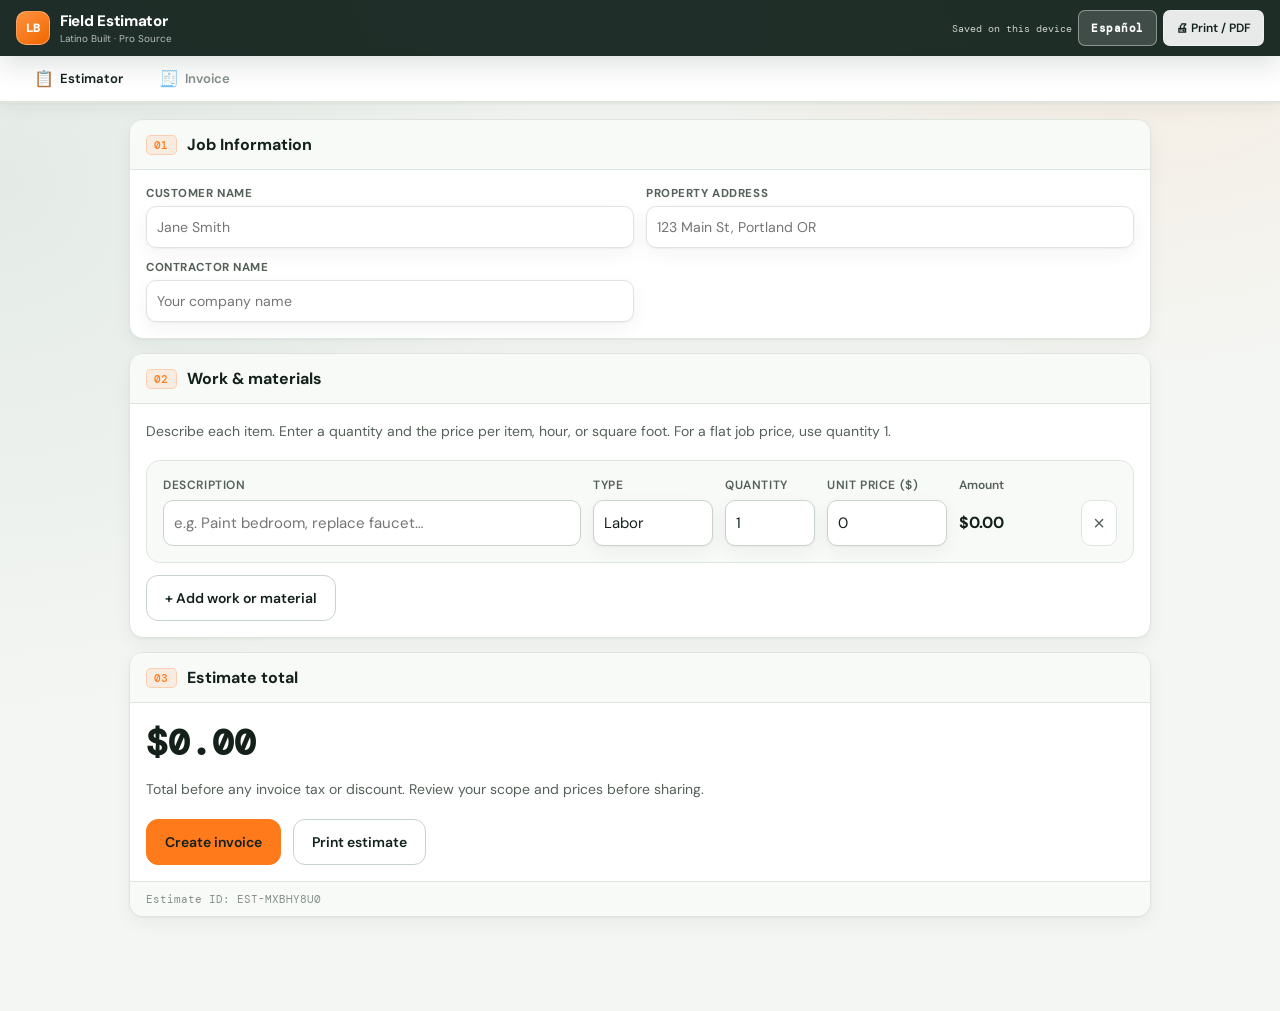
==== commit 9ad3f33d: "Refresh estimator action-button stylesheet version" ====
--- a/index.html
+++ b/index.html
@@ -201,7 +201,7 @@
     .screen:not(.print-target) { display: none !important; }
   }
 </style>
-<link rel="stylesheet" href="enhance.css?v=8"></head>
+<link rel="stylesheet" href="enhance.css?v=9"></head>
 <body>
 
 <div class="topbar">
--- a/enhance.css
+++ b/enhance.css
@@ -53,3 +53,4 @@
 @media(max-width:900px){.work-row{grid-template-columns:1fr 1fr 1fr}.work-description{grid-column:1/-1}.work-amount{grid-column:1/3}.remove-work{justify-self:end;width:46px}}
 @media(max-width:500px){.work-row{grid-template-columns:1fr 1fr;padding:14px;gap:12px}.work-description{grid-column:1/-1}.work-amount{grid-column:auto}.work-row input,.work-row select{font-size:16px}.estimate-total{font-size:30px}.estimate-actions .btn{width:100%;justify-content:center}}
 @media print{.work-row{break-inside:avoid;grid-template-columns:2fr 1fr 1fr 1fr 1fr;background:white}.work-row input,.work-row select{border:0;padding:0}.estimate-help{font-size:12px}.work-description{grid-column:auto}.work-amount{grid-column:auto}}
+.btn{display:inline-flex;align-items:center;justify-content:center;min-height:46px;padding:12px 18px;border:1px solid var(--border-dark);border-radius:12px;font:600 14px 'DM Sans',sans-serif;cursor:pointer;gap:8px}.btn-primary{background:var(--accent);border-color:var(--accent);color:var(--brand)}.btn-ghost{background:white;color:var(--brand)}.btn:hover{box-shadow:var(--sh-sm)}.btn:focus-visible{outline:3px solid var(--accent-light);outline-offset:3px}
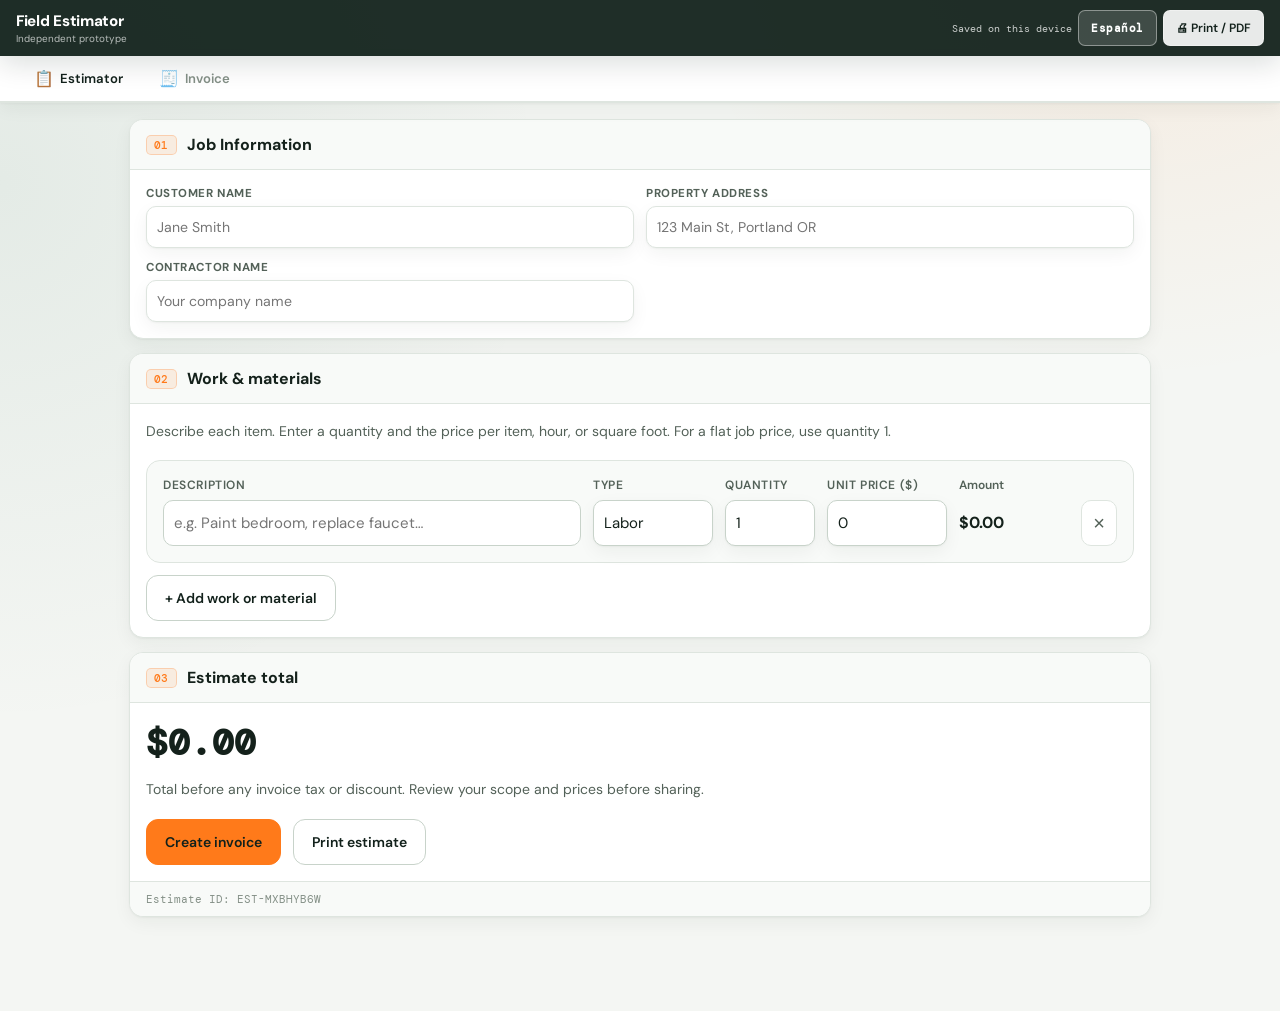
==== commit 5263d58c: "Remove organization branding and attribution for independent prototype review" ====
--- a/index.html
+++ b/index.html
@@ -201,7 +201,7 @@
     .screen:not(.print-target) { display: none !important; }
   }
 </style>
-<link rel="stylesheet" href="enhance.css?v=9"></head>
+<link rel="stylesheet" href="enhance.css?v=12"></head>
 <body>
 
 <div class="topbar">
@@ -440,7 +440,7 @@
   const isES = lang === 'es';
   document.getElementById('langBtn').textContent = isES ? '🌐 EN→ES' : '🌐 ES→EN';
   document.getElementById('tb-title').textContent = isES ? 'ESTIMADOR DE TRABAJO' : 'JOB ESTIMATOR';
-  document.getElementById('tb-sub').textContent = isES ? 'Latino Built · Pro Source' : 'Latino Built · Pro Source';
+  document.getElementById('tb-sub').textContent = isES ? 'Independent prototype' : 'Independent prototype';
 
   // All data-en / data-es elements
   document.querySelectorAll('[data-en]').forEach(el => {
@@ -648,6 +648,6 @@
 
 init();
 </script>
-<script src="enhance.js?v=8"></script></body>
+<script src="enhance.js?v=12"></script></body>
 </html>
 
--- a/enhance.css
+++ b/enhance.css
@@ -54,3 +54,6 @@
 @media(max-width:500px){.work-row{grid-template-columns:1fr 1fr;padding:14px;gap:12px}.work-description{grid-column:1/-1}.work-amount{grid-column:auto}.work-row input,.work-row select{font-size:16px}.estimate-total{font-size:30px}.estimate-actions .btn{width:100%;justify-content:center}}
 @media print{.work-row{break-inside:avoid;grid-template-columns:2fr 1fr 1fr 1fr 1fr;background:white}.work-row input,.work-row select{border:0;padding:0}.estimate-help{font-size:12px}.work-description{grid-column:auto}.work-amount{grid-column:auto}}
 .btn{display:inline-flex;align-items:center;justify-content:center;min-height:46px;padding:12px 18px;border:1px solid var(--border-dark);border-radius:12px;font:600 14px 'DM Sans',sans-serif;cursor:pointer;gap:8px}.btn-primary{background:var(--accent);border-color:var(--accent);color:var(--brand)}.btn-ghost{background:white;color:var(--brand)}.btn:hover{box-shadow:var(--sh-sm)}.btn:focus-visible{outline:3px solid var(--accent-light);outline-offset:3px}
+
+/* Neutral identity for independent review. */
+.topbar-icon,.mark{display:none!important}
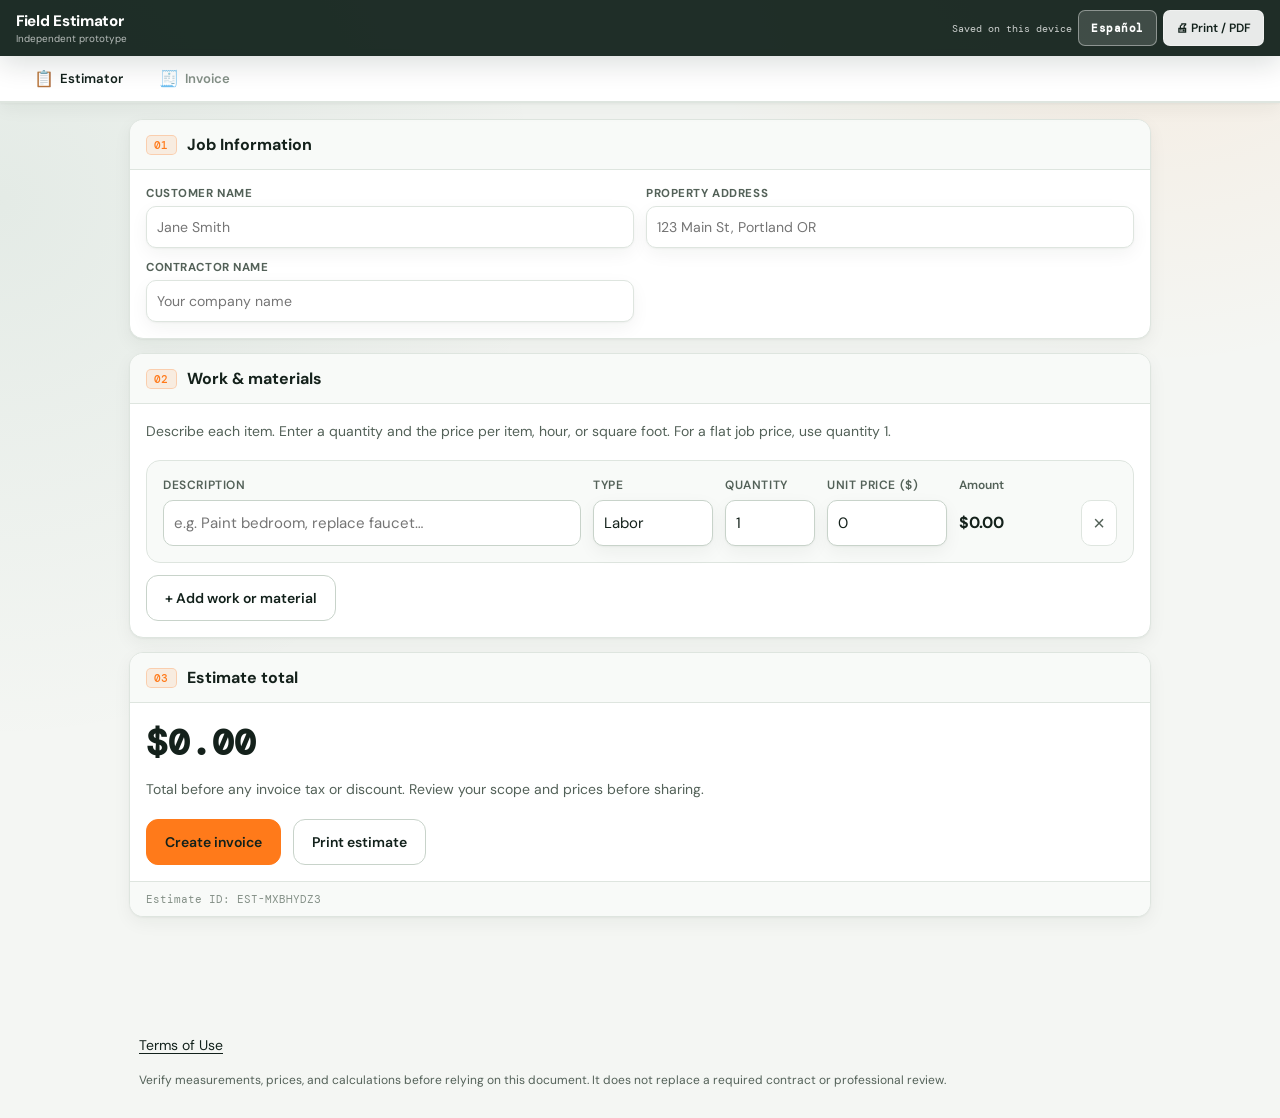
==== commit 584e622f: "Link terms of use and add verification reminders to outputs" ====
--- a/index.html
+++ b/index.html
@@ -201,7 +201,7 @@
     .screen:not(.print-target) { display: none !important; }
   }
 </style>
-<link rel="stylesheet" href="enhance.css?v=12"></head>
+<link rel="stylesheet" href="enhance.css?v=13"></head>
 <body>
 
 <div class="topbar">
@@ -248,6 +248,7 @@
 <div class="card"><div class="card-header"><span class="card-num">02</span><span class="card-title" data-en="Work & materials" data-es="Trabajo y materiales">Work & materials</span></div><div class="card-body"><p class="estimate-help" data-en="Describe each item. Enter a quantity and the price per item, hour, or square foot. For a flat job price, use quantity 1." data-es="Describa cada partida. Ingrese cantidad y precio por unidad, hora o pie cuadrado. Para un precio fijo, use cantidad 1.">Describe each item. Enter a quantity and the price per item, hour, or square foot. For a flat job price, use quantity 1.</p><div id="workRows"></div><button class="btn btn-ghost no-print" onclick="addWork()" data-en="+ Add work or material" data-es="+ Agregar trabajo o material">+ Add work or material</button></div></div>
 <div class="card"><div class="card-header"><span class="card-num">03</span><span class="card-title" data-en="Estimate total" data-es="Total del presupuesto">Estimate total</span></div><div class="card-body"><div class="estimate-total" id="totalCost">$0.00</div><p class="estimate-help" data-en="Total before any invoice tax or discount. Review your scope and prices before sharing." data-es="Total antes de impuestos o descuentos de la factura. Revise el alcance y los precios antes de compartir.">Total before any invoice tax or discount. Review your scope and prices before sharing.</p><div class="estimate-actions no-print"><button class="btn btn-primary" onclick="importFromEstimator()" data-en="Create invoice" data-es="Crear factura">Create invoice</button><button class="btn btn-ghost" onclick="doPrint()" data-en="Print estimate" data-es="Imprimir presupuesto">Print estimate</button></div></div><div class="meta-row"><span> <span data-en="Estimate ID:" data-es="ID del presupuesto:">Estimate ID:</span> <span id="estimateId"></span></span></div></div>
 </div>
+<div class="tool-terms"><a class="no-print" href="./terms.html" data-en="Terms of Use" data-es="Condiciones de uso">Terms of Use</a><p data-en="Verify measurements, prices, and calculations before relying on this document. It does not replace a required contract or professional review." data-es="Verifique medidas, precios y cálculos antes de usar este documento. No sustituye un contrato ni una revisión profesional requerida.">Verify measurements, prices, and calculations before relying on this document. It does not replace a required contract or professional review.</p></div>
 </div><!-- end screen-estimator -->
 
 
@@ -422,6 +423,7 @@
   </div>
 
 </div>
+<div class="tool-terms"><a class="no-print" href="./terms.html" data-en="Terms of Use" data-es="Condiciones de uso">Terms of Use</a><p data-en="Verify measurements, prices, and calculations before relying on this document. It does not replace a required contract or professional review." data-es="Verifique medidas, precios y cálculos antes de usar este documento. No sustituye un contrato ni una revisión profesional requerida.">Verify measurements, prices, and calculations before relying on this document. It does not replace a required contract or professional review.</p></div>
 </div><!-- end screen-invoice -->
 
 
--- a/enhance.css
+++ b/enhance.css
@@ -57,3 +57,5 @@
 
 /* Neutral identity for independent review. */
 .topbar-icon,.mark{display:none!important}
+
+.tool-terms{max-width:1050px;margin:0 auto;padding:12px 24px 24px;color:var(--text2);font-size:12px;line-height:1.6}.tool-terms a{display:inline-flex;align-items:center;min-height:44px;color:var(--brand);font-size:14px;text-decoration:underline;text-underline-offset:3px}.tool-terms p{margin:4px 0}@media print{.tool-terms{padding:8px 0;font-size:10px;color:#14211B}}
